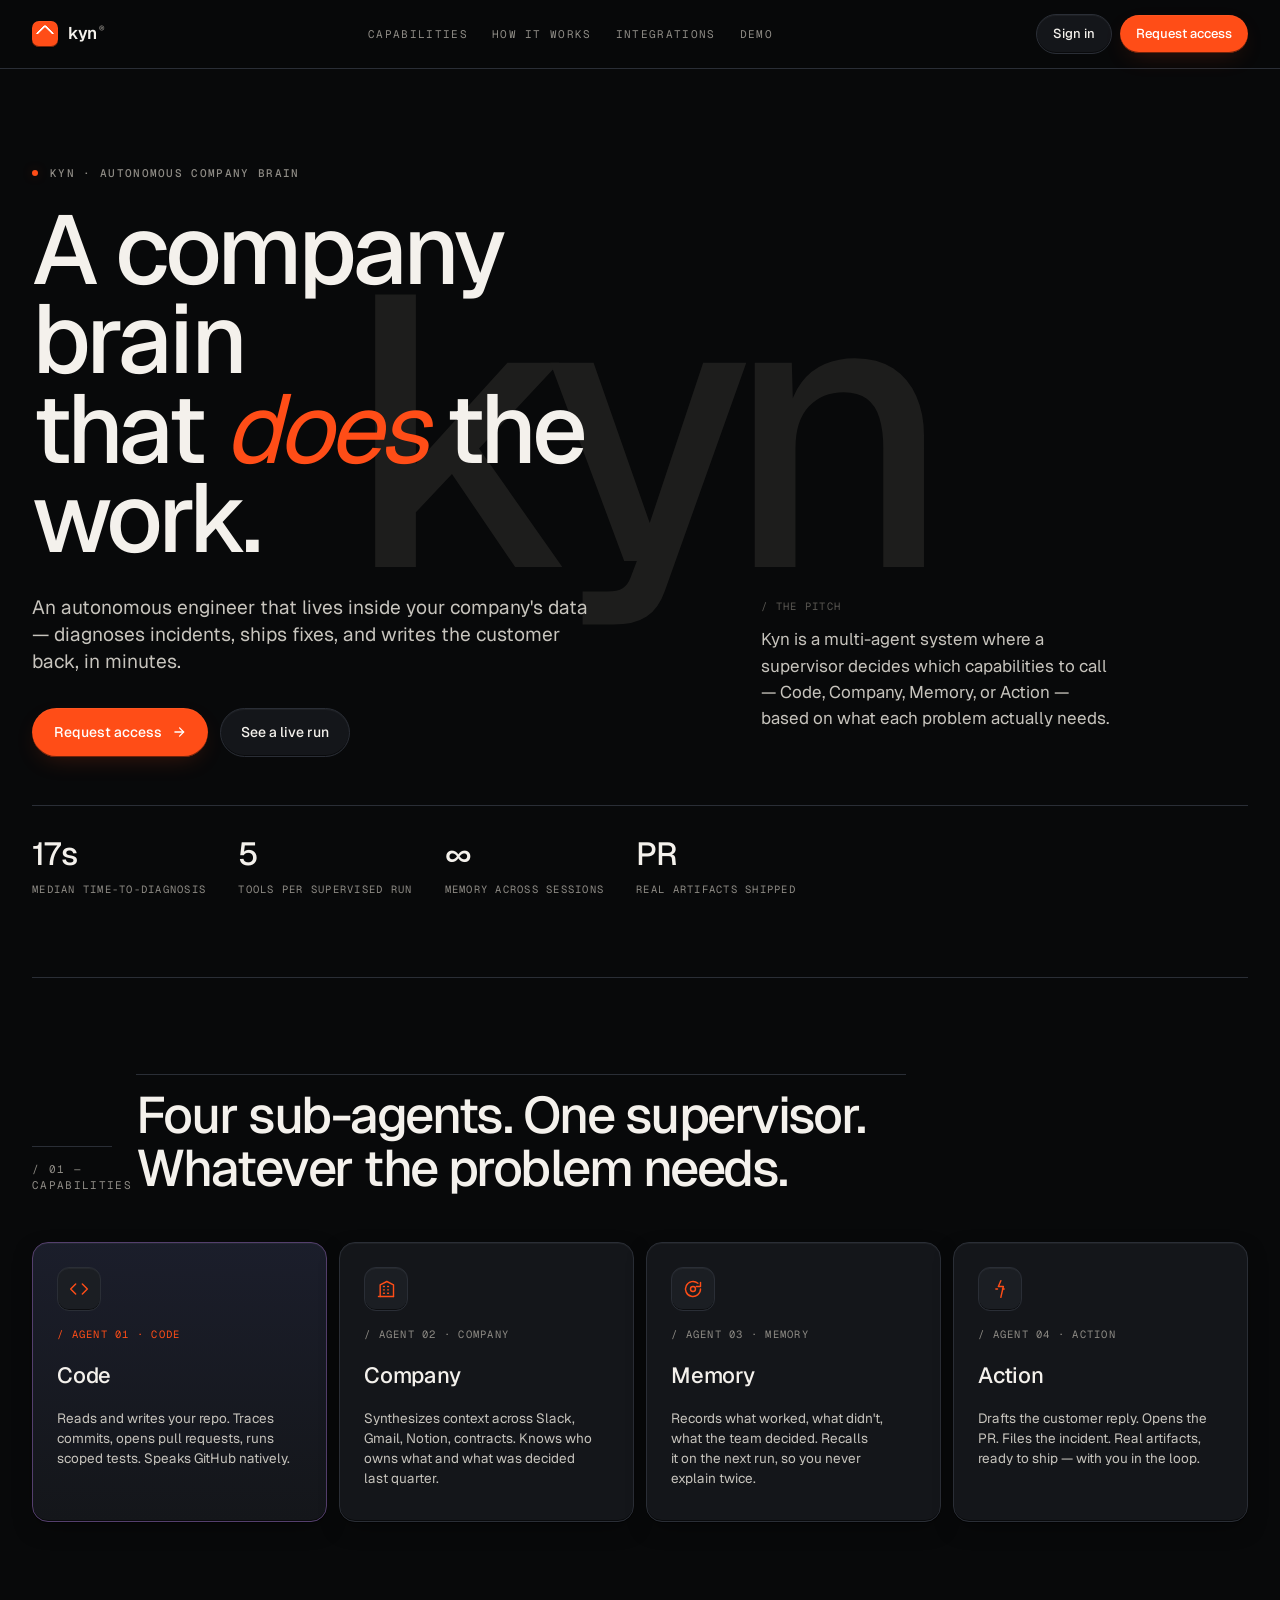
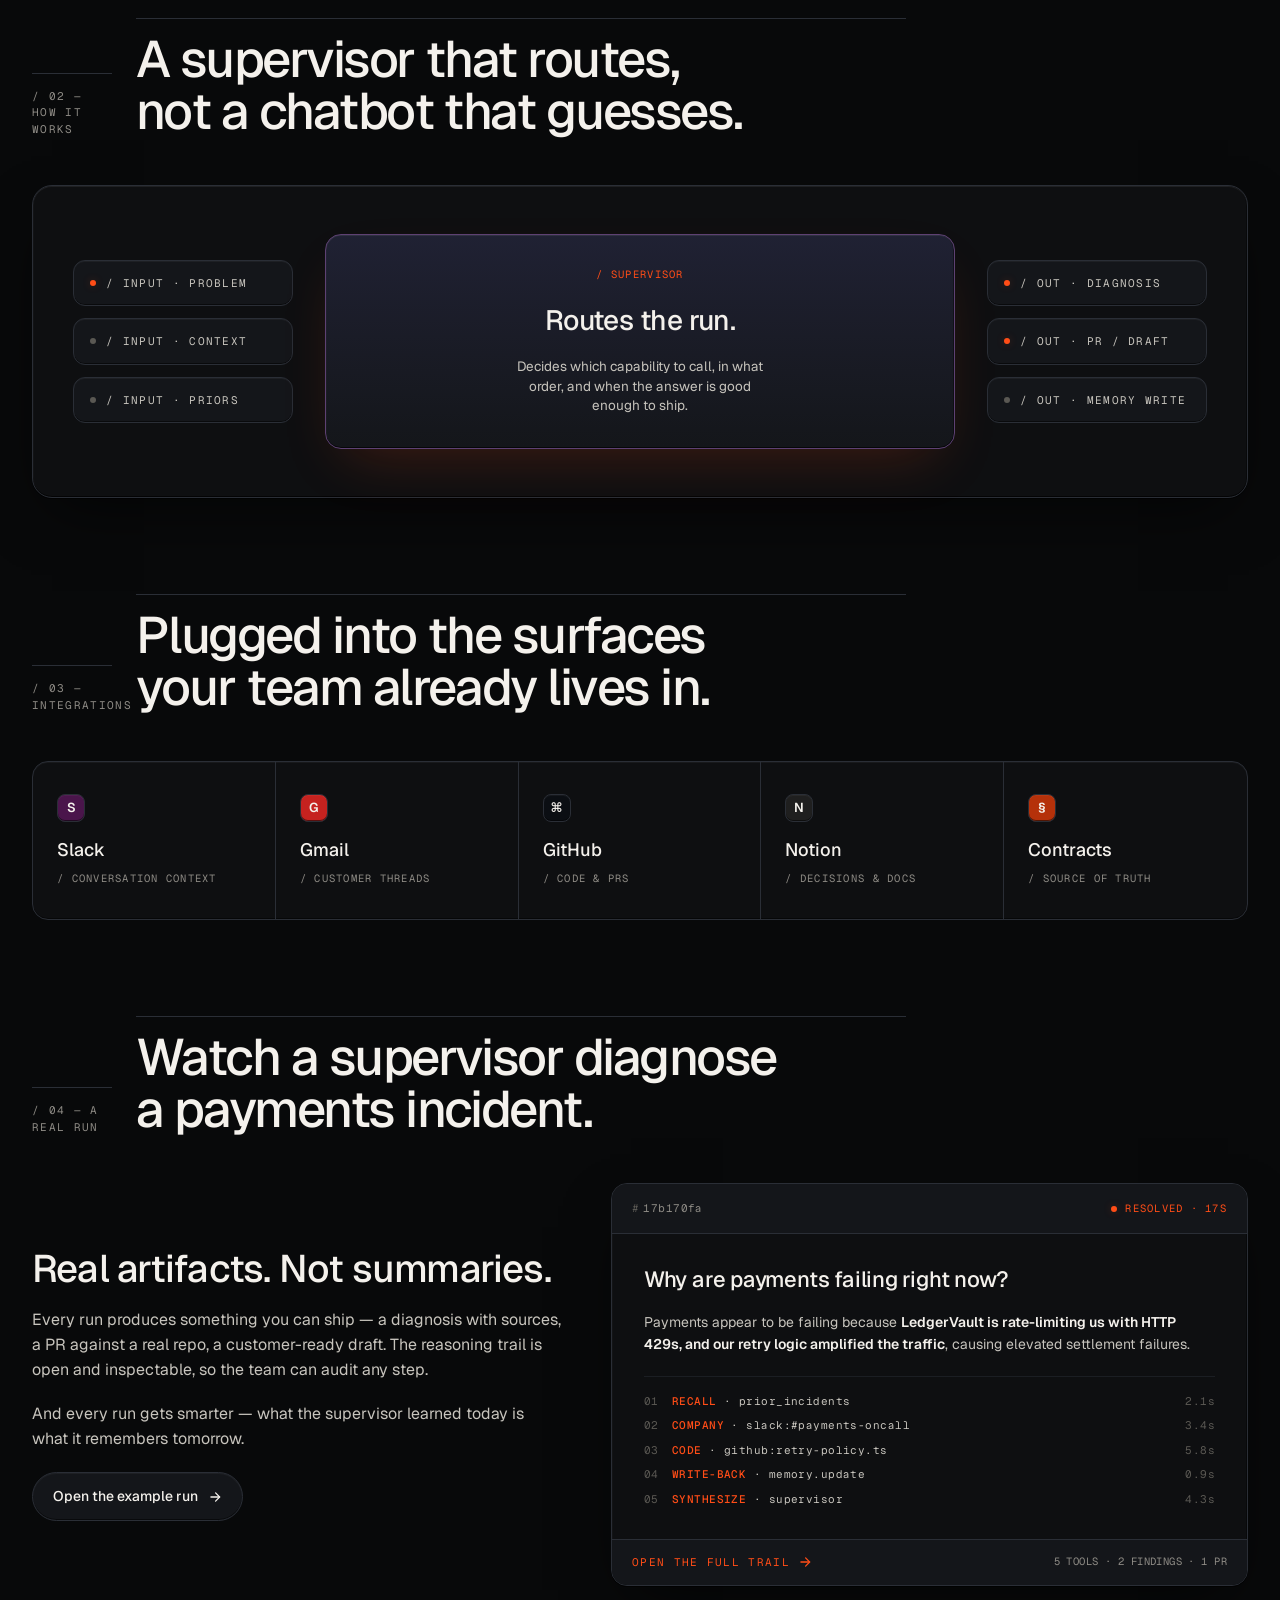
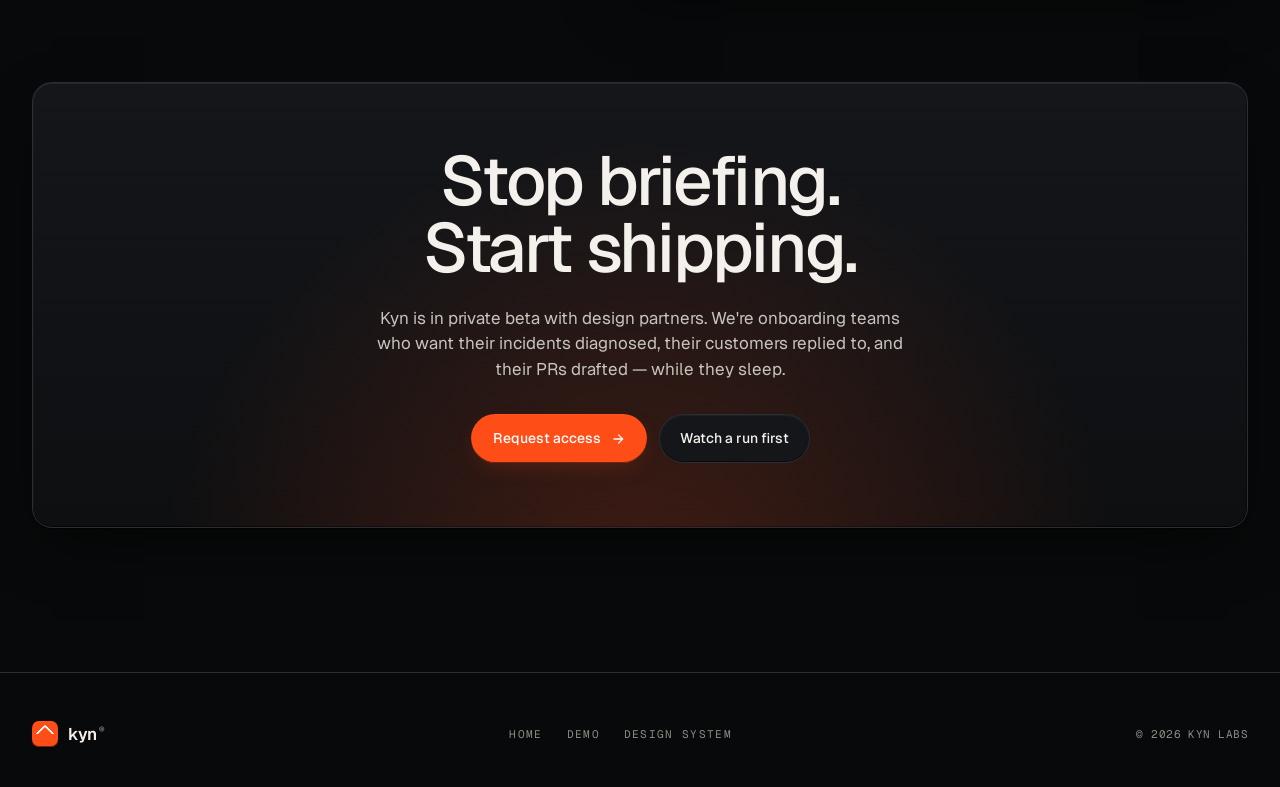
==== index.html @ cea292ba "Rename "Live demo" to "Demo", unify footer across all pages - index.html: nav and footer "Live demo"" ====
<!doctype html>
<html lang="en">
<head>
<meta charset="utf-8" />
<meta name="viewport" content="width=device-width, initial-scale=1" />
<title>Kyn — A company brain that does the work.</title>
<link rel="preconnect" href="https://fonts.googleapis.com" />
<link rel="preconnect" href="https://fonts.gstatic.com" crossorigin />
<link href="https://fonts.googleapis.com/css2?family=Geist:wght@300;400;500;600;700&family=Geist+Mono:wght@400;500&display=swap" rel="stylesheet" />
<link rel="stylesheet" href="tokens.css" />
<style>
  body { overflow-x: hidden; }
  a { color: inherit; text-decoration: none; }

  /* ============= LAYOUT ============= */
  .lp-shell { max-width: 1320px; margin: 0 auto; padding: 0 var(--s-8); }
  .lp-rule  { height: 1px; background: var(--surface-line); width: 100%; }

  /* ============= TOPBAR ============= */
  .lp-top {
    position: sticky; top: 0; z-index: 30;
    background: color-mix(in oklch, var(--surface-0) 86%, transparent);
    backdrop-filter: blur(12px); -webkit-backdrop-filter: blur(12px);
    border-bottom: 1px solid var(--surface-line);
  }
  .lp-top-inner { max-width: 1320px; margin: 0 auto; padding: 14px var(--s-8); display: flex; align-items: center; justify-content: space-between; gap: var(--s-6); }
  .lp-mark { display: inline-flex; align-items: center; gap: 10px; color: var(--ink-1); }
  .lp-mark .glyph {
    width: 26px; height: 26px;
    background: var(--orange-500);
    border-radius: 7px;
    position: relative;
    box-shadow: var(--bevel), 0 1px 0 rgba(0,0,0,0.4);
    display: inline-block;
  }
  .lp-mark .glyph::after {
    content: ""; position: absolute; inset: 6px;
    border: 2px solid #fff; border-radius: 3px;
    border-right-color: transparent; border-bottom-color: transparent;
    transform: rotate(45deg);
  }
  .lp-mark .word {
    font-family: var(--font-display);
    font-size: 17px; font-weight: 600; letter-spacing: -0.02em;
  }
  .lp-mark .reg {
    font-family: var(--font-mono); font-size: 9px; color: var(--ink-3);
    margin-left: 2px; letter-spacing: 0.1em; text-transform: uppercase;
    vertical-align: super;
  }
  .lp-nav { display: flex; gap: var(--s-6); align-items: center; }
  .lp-nav a { font-family: var(--font-mono); font-size: 11px; letter-spacing: var(--tracking-wide); text-transform: uppercase; color: var(--ink-3); transition: color var(--dur-2); }
  .lp-nav a:hover { color: var(--ink-1); }

  /* ============= HERO ============= */
  .hero { position: relative; padding: 96px 0 80px; overflow: hidden; }
  .hero-grid { display: grid; grid-template-columns: 1.4fr 1fr; gap: var(--s-12); align-items: end; position: relative; z-index: 2; }
  .hero-eyebrow { display: flex; align-items: center; gap: 12px; margin-bottom: var(--s-6); }
  .hero-eyebrow .dot { width: 6px; height: 6px; border-radius: 50%; background: var(--orange-500); box-shadow: 0 0 12px var(--orange-glow); }
  .hero h1 {
    font-family: var(--font-display);
    font-size: clamp(56px, 7.6vw, 124px);
    line-height: 0.92; letter-spacing: -0.04em; font-weight: 500;
    color: var(--ink-1); margin: 0; text-wrap: balance;
  }
  .hero h1 .accent { color: var(--orange-500); font-style: italic; font-weight: 400; }
  .hero-sub {
    font-family: var(--font-display); font-size: clamp(18px, 1.5vw, 22px); line-height: 1.4;
    color: var(--ink-2); max-width: 44ch; margin: var(--s-8) 0 0;
    text-wrap: pretty;
  }
  .hero-meta { padding-bottom: 8px; }
  .hero-meta .label { font-family: var(--font-mono); font-size: 10.5px; letter-spacing: var(--tracking-wide); text-transform: uppercase; color: var(--ink-4); }
  .hero-meta .body  { font-family: var(--font-display); font-size: 17px; line-height: 1.55; color: var(--ink-2); margin-top: 10px; max-width: 32ch; text-wrap: pretty; }

  .hero-ctas { display: flex; gap: var(--s-3); margin-top: var(--s-8); flex-wrap: wrap; }
  .btn-cta-primary {
    display: inline-flex; align-items: center; gap: 10px;
    background: var(--orange-500); color: #fff; border: 0;
    border-radius: var(--r-pill); padding: 14px 22px;
    font-family: var(--font-body); font-size: 14px; font-weight: 500;
    box-shadow: var(--bevel), 0 8px 24px -8px var(--orange-glow);
    cursor: pointer; transition: transform var(--dur-1), background var(--dur-2);
  }
  .btn-cta-primary:hover { background: var(--orange-600); transform: translateY(-1px); }
  .btn-cta-ghost {
    display: inline-flex; align-items: center; gap: 10px;
    background: var(--surface-2); color: var(--ink-1); border: 1px solid var(--surface-line);
    border-radius: var(--r-pill); padding: 13px 20px;
    font-family: var(--font-body); font-size: 14px; font-weight: 500;
    box-shadow: var(--bevel); cursor: pointer; transition: background var(--dur-2);
  }
  .btn-cta-ghost:hover { background: var(--surface-3); }
  .arrow { width: 14px; height: 14px; }

  /* Ambient backdrop word */
  .hero-ambient {
    position: absolute; left: 50%; top: 22%; transform: translateX(-50%);
    font-family: var(--font-display);
    font-size: clamp(220px, 30vw, 460px);
    color: var(--ink-5); opacity: 0.55;
    letter-spacing: -0.05em; line-height: 0.85; font-weight: 500;
    pointer-events: none; user-select: none; z-index: 1;
    white-space: nowrap;
  }
  .hero-stats { display: flex; gap: var(--s-8); margin-top: var(--s-12); border-top: 1px solid var(--surface-line); padding-top: var(--s-6); }
  .hero-stats .cell { display: flex; flex-direction: column; gap: 4px; }
  .hero-stats .num { font-family: var(--font-display); font-size: 32px; font-weight: 500; letter-spacing: -0.02em; color: var(--ink-1); }
  .hero-stats .lbl { font-family: var(--font-mono); font-size: 10.5px; letter-spacing: var(--tracking-wide); text-transform: uppercase; color: var(--ink-3); }

  /* ============= SECTION HEADERS ============= */
  .sec { padding: 96px 0; position: relative; }
  .sec-head { display: grid; grid-template-columns: 80px 1fr; gap: var(--s-6); align-items: end; margin-bottom: var(--s-12); }
  .sec-num { font-family: var(--font-mono); font-size: 11px; letter-spacing: var(--tracking-wide); text-transform: uppercase; color: var(--ink-3); padding-top: 14px; border-top: 1px solid var(--surface-line); }
  .sec-title { font-family: var(--font-display); font-size: clamp(34px, 4vw, 56px); line-height: 1.02; letter-spacing: -0.03em; font-weight: 500; color: var(--ink-1); margin: 0; max-width: 22ch; text-wrap: balance; padding-top: 14px; border-top: 1px solid var(--surface-line); }

  /* ============= CAPABILITIES ============= */
  .cap-grid { display: grid; grid-template-columns: repeat(4, 1fr); gap: var(--s-3); }
  .cap {
    background: var(--surface-2); border: 1px solid var(--surface-line);
    border-radius: var(--r-4); padding: var(--s-6);
    box-shadow: var(--bevel), var(--shadow-md);
    display: flex; flex-direction: column; gap: var(--s-4); min-height: 280px;
    position: relative; overflow: hidden;
    transition: transform var(--dur-2), border-color var(--dur-2);
  }
  .cap:hover { transform: translateY(-2px); border-color: var(--surface-3); }
  .cap .glyph-box {
    width: 44px; height: 44px; border-radius: 12px;
    background: var(--surface-3); border: 1px solid var(--surface-line);
    display: flex; align-items: center; justify-content: center;
    color: var(--orange-500);
    box-shadow: var(--bevel);
  }
  .cap .glyph-box svg { width: 20px; height: 20px; }
  .cap .name { font-family: var(--font-display); font-size: 22px; font-weight: 500; letter-spacing: -0.01em; color: var(--ink-1); }
  .cap .desc { font-family: var(--font-display); font-size: 13.5px; line-height: 1.5; color: var(--ink-2); flex: 1; text-wrap: pretty; }
  .cap .tag { font-family: var(--font-mono); font-size: 10.5px; letter-spacing: var(--tracking-wide); text-transform: uppercase; color: var(--ink-3); }
  .cap.feat { background: linear-gradient(180deg, color-mix(in oklch, var(--orange-500) 8%, var(--surface-2)), var(--surface-2)); border-color: color-mix(in oklch, var(--orange-500) 30%, var(--surface-line)); }
  .cap.feat .tag { color: var(--orange-500); }

  /* ============= FLOW DIAGRAM ============= */
  .flow {
    background: var(--surface-1); border: 1px solid var(--surface-line);
    border-radius: var(--r-5); padding: var(--s-12) var(--s-10);
    box-shadow: var(--bevel-strong), var(--shadow-lg);
  }
  .flow-grid { display: grid; grid-template-columns: 220px 1fr 220px; gap: var(--s-8); align-items: center; }
  .flow-col { display: flex; flex-direction: column; gap: var(--s-3); }
  .flow-node {
    background: var(--surface-2); border: 1px solid var(--surface-line);
    border-radius: var(--r-3); padding: 14px 16px;
    box-shadow: var(--bevel);
    display: flex; align-items: center; gap: 10px;
  }
  .flow-node .label { font-family: var(--font-mono); font-size: 11px; letter-spacing: var(--tracking-wide); text-transform: uppercase; color: var(--ink-2); }
  .flow-node .pip { width: 6px; height: 6px; border-radius: 50%; background: var(--ink-4); }
  .flow-node.active .pip { background: var(--orange-500); box-shadow: 0 0 8px var(--orange-glow); }

  .flow-center {
    display: flex; flex-direction: column; align-items: center; gap: var(--s-4);
    background: linear-gradient(180deg, color-mix(in oklch, var(--orange-500) 12%, var(--surface-2)), var(--surface-2));
    border: 1px solid color-mix(in oklch, var(--orange-500) 35%, var(--surface-line));
    border-radius: var(--r-4); padding: var(--s-8);
    box-shadow: var(--bevel-strong), 0 24px 60px -20px var(--orange-glow);
    text-align: center;
  }
  .flow-center .crown { font-family: var(--font-mono); font-size: 10.5px; letter-spacing: var(--tracking-wide); text-transform: uppercase; color: var(--orange-500); }
  .flow-center .ttl { font-family: var(--font-display); font-size: 28px; font-weight: 500; letter-spacing: -0.02em; color: var(--ink-1); }
  .flow-center .sub { font-family: var(--font-display); font-size: 13.5px; line-height: 1.45; color: var(--ink-2); max-width: 28ch; }

  /* ============= INTEGRATIONS ============= */
  .integ-strip {
    border: 1px solid var(--surface-line); border-radius: var(--r-4);
    background: var(--surface-1); box-shadow: var(--bevel);
    display: grid; grid-template-columns: repeat(5, 1fr);
  }
  .integ {
    display: flex; flex-direction: column; align-items: flex-start; gap: 8px;
    padding: var(--s-8) var(--s-6); border-right: 1px solid var(--surface-line);
  }
  .integ:last-child { border-right: 0; }
  .integ .name { font-family: var(--font-display); font-size: 18px; font-weight: 500; color: var(--ink-1); }
  .integ .role { font-family: var(--font-mono); font-size: 10.5px; letter-spacing: var(--tracking-wide); text-transform: uppercase; color: var(--ink-3); }
  .integ .swatch {
    width: 28px; height: 28px; border-radius: 8px;
    border: 1px solid var(--surface-line);
    display: flex; align-items: center; justify-content: center;
    color: var(--ink-1); font-family: var(--font-display); font-weight: 600; font-size: 13px;
    box-shadow: var(--bevel);
    margin-bottom: 6px;
  }

  /* ============= PROOF / RUN PREVIEW ============= */
  .proof-grid { display: grid; grid-template-columns: 1fr 1.2fr; gap: var(--s-12); align-items: stretch; }
  .proof-copy { display: flex; flex-direction: column; gap: var(--s-5); justify-content: center; }
  .proof-copy h3 { font-family: var(--font-display); font-size: clamp(28px, 3vw, 42px); line-height: 1.05; letter-spacing: -0.02em; font-weight: 500; color: var(--ink-1); margin: 0; max-width: 22ch; text-wrap: balance; }
  .proof-copy p { font-family: var(--font-display); font-size: 16px; line-height: 1.55; color: var(--ink-2); max-width: 50ch; margin: 0; text-wrap: pretty; }

  .run-card {
    background: var(--surface-1); border: 1px solid var(--surface-line);
    border-radius: var(--r-4); overflow: hidden;
    box-shadow: var(--bevel-strong), var(--shadow-lg);
    display: flex; flex-direction: column;
  }
  .run-card-head { padding: 16px 20px; display: flex; align-items: center; justify-content: space-between; border-bottom: 1px solid var(--surface-line); background: var(--surface-2); }
  .run-card-head .id { font-family: var(--font-mono); font-size: 11px; letter-spacing: var(--tracking-mono); color: var(--ink-3); }
  .run-card-head .id .hash { color: var(--ink-4); margin-right: 4px; }
  .run-card-head .status { font-family: var(--font-mono); font-size: 10.5px; letter-spacing: var(--tracking-wide); text-transform: uppercase; color: var(--orange-500); display: flex; align-items: center; gap: 8px; }
  .run-card-head .status .dot { width: 6px; height: 6px; border-radius: 50%; background: var(--orange-500); box-shadow: 0 0 8px var(--orange-glow); }
  .run-card-body { padding: var(--s-8); display: flex; flex-direction: column; gap: var(--s-5); }
  .run-card-body .q { font-family: var(--font-display); font-size: 22px; line-height: 1.2; letter-spacing: -0.01em; color: var(--ink-1); font-weight: 500; }
  .run-card-body .a { font-family: var(--font-display); font-size: 14px; line-height: 1.55; color: var(--ink-2); }
  .run-card-body .a strong { color: var(--ink-1); font-weight: 600; }
  .run-card-trail { display: flex; flex-direction: column; gap: 8px; padding-top: var(--s-4); border-top: 1px solid var(--surface-line-soft); }
  .trail-row { display: grid; grid-template-columns: 16px 1fr auto; gap: 12px; align-items: center; font-family: var(--font-mono); font-size: 11px; letter-spacing: var(--tracking-mono); }
  .trail-row .num { color: var(--ink-4); }
  .trail-row .step { color: var(--ink-2); }
  .trail-row .step b { color: var(--orange-500); font-weight: 500; }
  .trail-row .ms { color: var(--ink-4); }

  .run-card-foot { padding: 14px 20px; display: flex; align-items: center; justify-content: space-between; border-top: 1px solid var(--surface-line); background: var(--surface-2); }
  .run-card-foot .open { font-family: var(--font-mono); font-size: 11px; letter-spacing: var(--tracking-wide); text-transform: uppercase; color: var(--orange-500); display: inline-flex; align-items: center; gap: 8px; }
  .run-card-foot .meta { font-family: var(--font-mono); font-size: 10.5px; color: var(--ink-3); letter-spacing: var(--tracking-mono); }

  /* ============= CTA ============= */
  .cta-block {
    border: 1px solid var(--surface-line); border-radius: var(--r-5);
    background: linear-gradient(180deg, var(--surface-2), var(--surface-1));
    padding: var(--s-16) var(--s-10);
    box-shadow: var(--bevel-strong), var(--shadow-lg);
    text-align: center; position: relative; overflow: hidden;
  }
  .cta-block::before {
    content: ""; position: absolute; inset: 0; pointer-events: none;
    background: radial-gradient(circle at 50% 120%, var(--orange-glow), transparent 60%);
  }
  .cta-block h2 { font-family: var(--font-display); font-size: clamp(40px, 5.4vw, 80px); line-height: 0.98; letter-spacing: -0.035em; font-weight: 500; color: var(--ink-1); margin: 0 auto; max-width: 18ch; text-wrap: balance; position: relative; }
  .cta-block .sub { font-family: var(--font-display); font-size: 17px; color: var(--ink-2); margin: var(--s-6) auto 0; max-width: 50ch; text-wrap: pretty; position: relative; }
  .cta-block .row { display: inline-flex; gap: var(--s-3); margin-top: var(--s-8); position: relative; }

  /* ============= FOOTER ============= */
  .lp-foot { padding: var(--s-12) 0 var(--s-10); border-top: 1px solid var(--surface-line); margin-top: var(--s-12); }
  .lp-foot-inner { display: flex; align-items: center; justify-content: space-between; gap: var(--s-8); flex-wrap: wrap; }
  .lp-foot-mono { font-family: var(--font-mono); font-size: 11px; letter-spacing: var(--tracking-mono); color: var(--ink-3); }
  .lp-foot-nav { display: flex; gap: var(--s-6); align-items: center; }
  .lp-foot-nav a { font-family: var(--font-mono); font-size: 11px; letter-spacing: var(--tracking-wide); text-transform: uppercase; color: var(--ink-3); transition: color var(--dur-2); }
  .lp-foot-nav a:hover { color: var(--orange-500); }

  /* ============= RESPONSIVE ============= */
  @media (max-width: 1100px) {
    .hero-grid, .proof-grid { grid-template-columns: 1fr; gap: var(--s-8); }
    .cap-grid { grid-template-columns: repeat(2, 1fr); }
    .integ-strip { grid-template-columns: repeat(2, 1fr); }
    .integ { border-right: 0; border-bottom: 1px solid var(--surface-line); }
    .flow-grid { grid-template-columns: 1fr; }
    .sec-head { grid-template-columns: 1fr; }
  }

  @media (max-width: 760px) {
    .lp-shell { padding: 0 var(--s-5); }
    .lp-top-inner { padding: 12px var(--s-5); gap: var(--s-3); }
    .lp-nav { display: none; }
    .lp-mark .word { font-size: 16px; }

    .hero { padding: 64px 0 56px; }
    .hero h1 { font-size: clamp(40px, 11vw, 64px); letter-spacing: -0.03em; line-height: 0.95; }
    .hero h1 br { display: none; }
    .hero-sub { font-size: 16px; margin-top: var(--s-5); }
    .hero-ambient { font-size: clamp(160px, 40vw, 240px); top: 35%; opacity: 0.4; }
    .hero-eyebrow .t-eyebrow { font-size: 10px; }
    .hero-ctas { gap: 10px; }
    .hero-ctas .btn-cta-primary, .hero-ctas .btn-cta-ghost { flex: 1; justify-content: center; padding: 13px 16px; font-size: 13.5px; }
    .hero-stats { gap: var(--s-5); flex-wrap: wrap; margin-top: var(--s-8); padding-top: var(--s-5); }
    .hero-stats .cell { flex: 1 1 40%; }
    .hero-stats .num { font-size: 24px; }

    .sec { padding: 64px 0; }
    .sec-title { font-size: clamp(28px, 7vw, 40px); }
    .sec-head { gap: var(--s-4); margin-bottom: var(--s-8); }

    .cap-grid { grid-template-columns: 1fr; }
    .cap { min-height: 0; padding: var(--s-5); }
    .cap .name { font-size: 20px; }

    .flow { padding: var(--s-6) var(--s-4); }
    .flow-center { padding: var(--s-5); }
    .flow-center .ttl { font-size: 22px; }

    .integ-strip { grid-template-columns: 1fr; }
    .integ { padding: var(--s-5); border-bottom: 1px solid var(--surface-line); border-right: 0; }
    .integ:last-child { border-bottom: 0; }

    .run-card-body { padding: var(--s-5); }
    .run-card-body .q { font-size: 18px; }
    .trail-row { font-size: 10.5px; }
    .run-card-foot { padding: 12px var(--s-4); flex-wrap: wrap; gap: 8px; }
    .run-card-foot .meta { font-size: 9.5px; }

    .cta-block { padding: var(--s-10) var(--s-5); }
    .cta-block h2 { font-size: clamp(32px, 10vw, 56px); }
    .cta-block .row { flex-direction: column; width: 100%; gap: 10px; }
    .cta-block .row a { justify-content: center; }

    .lp-foot { padding: var(--s-8) 0; margin-top: var(--s-8); }
    .lp-foot-inner { flex-direction: column; align-items: flex-start; gap: var(--s-4); }
    .lp-foot-nav { flex-wrap: wrap; gap: var(--s-3) var(--s-4); }
  }
</style>
</head>
<body screen="Landing — Kyn">

<!-- ===================== TOPBAR ===================== -->
<header class="lp-top" data-screen-label="Landing">
  <div class="lp-top-inner">
    <a class="lp-mark" href="/"><span class="glyph"></span><span class="word">kyn<span class="reg">®</span></span></a>
    <nav class="lp-nav">
      <a href="#capabilities">Capabilities</a>
      <a href="#flow">How it works</a>
      <a href="#integrations">Integrations</a>
      <a href="/run">Demo</a>
    </nav>
    <div style="display:flex; gap: var(--s-2); align-items:center;">
      <a class="btn-cta-ghost" href="#" style="padding: 9px 16px; font-size: 13px;">Sign in</a>
      <a class="btn-cta-primary" href="#cta" style="padding: 9px 16px; font-size: 13px;">Request access</a>
    </div>
  </div>
</header>

<!-- ===================== HERO ===================== -->
<section class="hero">
  <div class="hero-ambient" aria-hidden="true">kyn</div>
  <div class="lp-shell hero-grid">
    <div>
      <div class="hero-eyebrow">
        <span class="dot"></span>
        <span class="t-eyebrow" style="color: var(--ink-3);">KYN · AUTONOMOUS COMPANY BRAIN</span>
      </div>
      <h1>A company brain<br/>that <span class="accent">does</span> the work.</h1>
      <p class="hero-sub">An autonomous engineer that lives inside your company's data — diagnoses incidents, ships fixes, and writes the customer back, in minutes.</p>
      <div class="hero-ctas">
        <a class="btn-cta-primary" href="#cta">Request access <svg class="arrow" viewBox="0 0 24 24" fill="none" stroke="currentColor" stroke-width="2.2" stroke-linecap="round"><path d="M5 12h14"/><path d="m13 5 7 7-7 7"/></svg></a>
        <a class="btn-cta-ghost" href="/run">See a live run</a>
      </div>
    </div>
    <div class="hero-meta">
      <span class="label">/ THE PITCH</span>
      <p class="body">Kyn is a multi-agent system where a supervisor decides which capabilities to call — Code, Company, Memory, or Action — based on what each problem actually needs.</p>
    </div>
  </div>
  <div class="lp-shell">
    <div class="hero-stats">
      <div class="cell"><span class="num">17s</span><span class="lbl">Median time-to-diagnosis</span></div>
      <div class="cell"><span class="num">5</span><span class="lbl">Tools per supervised run</span></div>
      <div class="cell"><span class="num">∞</span><span class="lbl">Memory across sessions</span></div>
      <div class="cell"><span class="num">PR</span><span class="lbl">Real artifacts shipped</span></div>
    </div>
  </div>
</section>

<div class="lp-shell"><div class="lp-rule"></div></div>

<!-- ===================== CAPABILITIES ===================== -->
<section class="sec" id="capabilities">
  <div class="lp-shell">
    <div class="sec-head">
      <div class="sec-num">/ 01 — CAPABILITIES</div>
      <h2 class="sec-title">Four sub-agents. One supervisor. Whatever the problem needs.</h2>
    </div>

    <div class="cap-grid">
      <div class="cap feat">
        <div class="glyph-box">
          <svg viewBox="0 0 24 24" fill="none" stroke="currentColor" stroke-width="1.7" stroke-linecap="round" stroke-linejoin="round"><polyline points="16 18 22 12 16 6"/><polyline points="8 6 2 12 8 18"/></svg>
        </div>
        <div class="tag">/ AGENT 01 · CODE</div>
        <div class="name">Code</div>
        <div class="desc">Reads and writes your repo. Traces commits, opens pull requests, runs scoped tests. Speaks GitHub natively.</div>
      </div>

      <div class="cap">
        <div class="glyph-box">
          <svg viewBox="0 0 24 24" fill="none" stroke="currentColor" stroke-width="1.7" stroke-linecap="round" stroke-linejoin="round"><path d="M3 21h18"/><path d="M5 21V7l8-4 8 4v14"/><path d="M9 9h1"/><path d="M9 13h1"/><path d="M9 17h1"/><path d="M14 9h1"/><path d="M14 13h1"/><path d="M14 17h1"/></svg>
        </div>
        <div class="tag">/ AGENT 02 · COMPANY</div>
        <div class="name">Company</div>
        <div class="desc">Synthesizes context across Slack, Gmail, Notion, contracts. Knows who owns what and what was decided last quarter.</div>
      </div>

      <div class="cap">
        <div class="glyph-box">
          <svg viewBox="0 0 24 24" fill="none" stroke="currentColor" stroke-width="1.7" stroke-linecap="round" stroke-linejoin="round"><path d="M21 12a9 9 0 1 1-3.13-6.84"/><path d="M21 4v5h-5"/><circle cx="12" cy="12" r="3"/></svg>
        </div>
        <div class="tag">/ AGENT 03 · MEMORY</div>
        <div class="name">Memory</div>
        <div class="desc">Records what worked, what didn't, what the team decided. Recalls it on the next run, so you never explain twice.</div>
      </div>

      <div class="cap">
        <div class="glyph-box">
          <svg viewBox="0 0 24 24" fill="none" stroke="currentColor" stroke-width="1.7" stroke-linecap="round" stroke-linejoin="round"><path d="m13 2-3 7h6l-3 13"/><path d="M7 12h2"/><path d="M15 12h2"/></svg>
        </div>
        <div class="tag">/ AGENT 04 · ACTION</div>
        <div class="name">Action</div>
        <div class="desc">Drafts the customer reply. Opens the PR. Files the incident. Real artifacts, ready to ship — with you in the loop.</div>
      </div>
    </div>
  </div>
</section>

<!-- ===================== FLOW ===================== -->
<section class="sec" id="flow" style="padding-top: 0;">
  <div class="lp-shell">
    <div class="sec-head">
      <div class="sec-num">/ 02 — HOW IT WORKS</div>
      <h2 class="sec-title">A supervisor that routes, not a chatbot that guesses.</h2>
    </div>

    <div class="flow">
      <div class="flow-grid">
        <div class="flow-col">
          <div class="flow-node active"><span class="pip"></span><span class="label">/ INPUT · PROBLEM</span></div>
          <div class="flow-node"><span class="pip"></span><span class="label">/ INPUT · CONTEXT</span></div>
          <div class="flow-node"><span class="pip"></span><span class="label">/ INPUT · PRIORS</span></div>
        </div>

        <div class="flow-center">
          <span class="crown">/ SUPERVISOR</span>
          <span class="ttl">Routes the run.</span>
          <span class="sub">Decides which capability to call, in what order, and when the answer is good enough to ship.</span>
        </div>

        <div class="flow-col">
          <div class="flow-node active"><span class="pip"></span><span class="label">/ OUT · DIAGNOSIS</span></div>
          <div class="flow-node active"><span class="pip"></span><span class="label">/ OUT · PR / DRAFT</span></div>
          <div class="flow-node"><span class="pip"></span><span class="label">/ OUT · MEMORY WRITE</span></div>
        </div>
      </div>
    </div>
  </div>
</section>

<!-- ===================== INTEGRATIONS ===================== -->
<section class="sec" id="integrations" style="padding-top: 0;">
  <div class="lp-shell">
    <div class="sec-head">
      <div class="sec-num">/ 03 — INTEGRATIONS</div>
      <h2 class="sec-title">Plugged into the surfaces your team already lives in.</h2>
    </div>

    <div class="integ-strip">
      <div class="integ"><div class="swatch" style="background: #4A154B;">S</div><span class="name">Slack</span><span class="role">/ CONVERSATION CONTEXT</span></div>
      <div class="integ"><div class="swatch" style="background: #C5221F;">G</div><span class="name">Gmail</span><span class="role">/ CUSTOMER THREADS</span></div>
      <div class="integ"><div class="swatch" style="background: #0B0E13;">⌘</div><span class="name">GitHub</span><span class="role">/ CODE & PRs</span></div>
      <div class="integ"><div class="swatch" style="background: #1F1F1F;">N</div><span class="name">Notion</span><span class="role">/ DECISIONS & DOCS</span></div>
      <div class="integ"><div class="swatch" style="background: var(--orange-700);">§</div><span class="name">Contracts</span><span class="role">/ SOURCE OF TRUTH</span></div>
    </div>
  </div>
</section>

<!-- ===================== PROOF ===================== -->
<section class="sec" id="proof" style="padding-top: 0;">
  <div class="lp-shell">
    <div class="sec-head">
      <div class="sec-num">/ 04 — A REAL RUN</div>
      <h2 class="sec-title">Watch a supervisor diagnose a payments incident.</h2>
    </div>

    <div class="proof-grid">
      <div class="proof-copy">
        <h3>Real artifacts. Not summaries.</h3>
        <p>Every run produces something you can ship — a diagnosis with sources, a PR against a real repo, a customer-ready draft. The reasoning trail is open and inspectable, so the team can audit any step.</p>
        <p>And every run gets smarter — what the supervisor learned today is what it remembers tomorrow.</p>
        <a class="btn-cta-ghost" href="/run" style="align-self: flex-start;">Open the example run <svg class="arrow" viewBox="0 0 24 24" fill="none" stroke="currentColor" stroke-width="2.2" stroke-linecap="round"><path d="M5 12h14"/><path d="m13 5 7 7-7 7"/></svg></a>
      </div>

      <a class="run-card" href="/run" style="text-decoration: none;">
        <div class="run-card-head">
          <span class="id"><span class="hash">#</span>17b170fa</span>
          <span class="status"><span class="dot"></span>RESOLVED · 17S</span>
        </div>
        <div class="run-card-body">
          <div class="q">Why are payments failing right now?</div>
          <div class="a">Payments appear to be failing because <strong>LedgerVault is rate-limiting us with HTTP 429s, and our retry logic amplified the traffic</strong>, causing elevated settlement failures.</div>
          <div class="run-card-trail">
            <div class="trail-row"><span class="num">01</span><span class="step"><b>RECALL</b> · prior_incidents</span><span class="ms">2.1s</span></div>
            <div class="trail-row"><span class="num">02</span><span class="step"><b>COMPANY</b> · slack:#payments-oncall</span><span class="ms">3.4s</span></div>
            <div class="trail-row"><span class="num">03</span><span class="step"><b>CODE</b> · github:retry-policy.ts</span><span class="ms">5.8s</span></div>
            <div class="trail-row"><span class="num">04</span><span class="step"><b>WRITE-BACK</b> · memory.update</span><span class="ms">0.9s</span></div>
            <div class="trail-row"><span class="num">05</span><span class="step"><b>SYNTHESIZE</b> · supervisor</span><span class="ms">4.3s</span></div>
          </div>
        </div>
        <div class="run-card-foot">
          <span class="open">Open the full trail <svg class="arrow" viewBox="0 0 24 24" fill="none" stroke="currentColor" stroke-width="2.2" stroke-linecap="round"><path d="M5 12h14"/><path d="m13 5 7 7-7 7"/></svg></span>
          <span class="meta">5 TOOLS · 2 FINDINGS · 1 PR</span>
        </div>
      </a>
    </div>
  </div>
</section>

<!-- ===================== CTA ===================== -->
<section class="sec" id="cta" style="padding-top: 0;">
  <div class="lp-shell">
    <div class="cta-block">
      <h2>Stop briefing. Start shipping.</h2>
      <p class="sub">Kyn is in private beta with design partners. We're onboarding teams who want their incidents diagnosed, their customers replied to, and their PRs drafted — while they sleep.</p>
      <div class="row">
        <a class="btn-cta-primary" href="#">Request access <svg class="arrow" viewBox="0 0 24 24" fill="none" stroke="currentColor" stroke-width="2.2" stroke-linecap="round"><path d="M5 12h14"/><path d="m13 5 7 7-7 7"/></svg></a>
        <a class="btn-cta-ghost" href="/run">Watch a run first</a>
      </div>
    </div>
  </div>
</section>

<!-- ===================== FOOTER ===================== -->
<footer class="lp-foot">
  <div class="lp-shell lp-foot-inner">
    <a class="lp-mark" href="/"><span class="glyph"></span><span class="word">kyn<span class="reg">®</span></span></a>
    <nav class="lp-foot-nav">
      <a href="/">Home</a>
      <a href="/run">Demo</a>
      <a href="/design-system">Design system</a>
    </nav>
    <span class="lp-foot-mono">© 2026 KYN LABS</span>
  </div>
</footer>

</body>
</html>
---- tokens.css ----
/* ============================================================
   kyn — design tokens
   ============================================================ */

:root {
  /* — Surfaces (warm-cool dark, near pure-black like relats + peptsight) — */
  --surface-0: #08090A;          /* deepest — page bg */
  --surface-1: #0E0F11;          /* primary panel */
  --surface-2: #14161A;          /* raised card */
  --surface-3: #1B1E23;          /* elevated card / hover */
  --surface-4: #23272E;          /* inputs / wells */
  --surface-line: #2A2E36;       /* hairline */
  --surface-line-soft: #1B1E23;
  --surface-bevel-hi: rgba(255,255,255,0.045); /* top inner highlight */
  --surface-bevel-lo: rgba(0,0,0,0.55);        /* bottom inner shadow */

  /* — Inverse surface (used for marketing / light slabs, like relats catalog cards) — */
  --paper-0: #F4EFE7;            /* warm cream (relats) */
  --paper-1: #ECE6DA;
  --paper-ink: #0E0F11;

  /* — Text — */
  --ink-1: #F4F1EC;              /* primary text, warm white */
  --ink-2: #C7C4BD;              /* secondary */
  --ink-3: #8E8B85;              /* tertiary / meta */
  --ink-4: #5A5853;              /* disabled / quiet */
  --ink-5: #2F2E2B;              /* ambient display type on dark */

  /* — Brand: relats orange. Single accent. — */
  --orange-50:  #FFF3EC;
  --orange-100: #FFD9C2;
  --orange-300: #FF8A4B;
  --orange-500: #FF4D17;         /* primary accent */
  --orange-600: #E63E0A;
  --orange-700: #B5310A;
  --orange-glow: rgba(255, 77, 23, 0.22);

  /* — Status palette (muted on dark, oklch-tuned, share lightness/chroma) — */
  --status-strong:    oklch(0.78 0.13 150);   /* green */
  --status-positive:  oklch(0.80 0.13 150);
  --status-emerging:  oklch(0.74 0.16 295);   /* violet */
  --status-mixed:     oklch(0.78 0.14 70);    /* amber */
  --status-cautious:  oklch(0.78 0.14 70);
  --status-divided:   oklch(0.74 0.15 25);    /* red-orange (distinct from brand) */
  --status-weak:      oklch(0.65 0.01 80);    /* neutral grey */
  --status-stable:    oklch(0.70 0.02 80);
  --status-medium:    oklch(0.74 0.14 230);   /* desaturated steel — used sparingly, NOT cyan */
  --status-orange:    var(--orange-500);

  /* — Radii (peptsight has soft, ~10–14px; relats pill buttons are full) — */
  --r-1: 4px;
  --r-2: 8px;
  --r-3: 12px;
  --r-4: 16px;
  --r-5: 20px;
  --r-pill: 999px;

  /* — Spacing (4px base) — */
  --s-1: 4px;
  --s-2: 8px;
  --s-3: 12px;
  --s-4: 16px;
  --s-5: 20px;
  --s-6: 24px;
  --s-8: 32px;
  --s-10: 40px;
  --s-12: 48px;
  --s-16: 64px;
  --s-20: 80px;
  --s-24: 96px;
  --s-32: 128px;

  /* — Bevel & shadow stack (peptsight cards) — */
  --bevel:
    inset 0 1px 0 0 var(--surface-bevel-hi),
    inset 0 -1px 0 0 var(--surface-bevel-lo);
  --bevel-strong:
    inset 0 1px 0 0 rgba(255,255,255,0.07),
    inset 0 -1px 0 0 rgba(0,0,0,0.7),
    inset 1px 0 0 0 rgba(255,255,255,0.02),
    inset -1px 0 0 0 rgba(0,0,0,0.4);
  --shadow-sm: 0 1px 0 rgba(0,0,0,0.5), 0 2px 6px rgba(0,0,0,0.35);
  --shadow-md: 0 1px 0 rgba(0,0,0,0.6), 0 8px 24px -8px rgba(0,0,0,0.55);
  --shadow-lg: 0 1px 0 rgba(0,0,0,0.7), 0 24px 60px -20px rgba(0,0,0,0.7);
  --shadow-orange: 0 8px 24px -8px var(--orange-glow), 0 0 0 1px rgba(255,77,23,0.2);

  /* — Type — */
  --font-display: "Geist", "Inter", ui-sans-serif, system-ui, sans-serif;
  --font-body:    "Geist", "Inter", ui-sans-serif, system-ui, sans-serif;
  --font-mono:    "Geist Mono", "JetBrains Mono", ui-monospace, monospace;

  --tracking-tight: -0.025em;
  --tracking-display: -0.035em;
  --tracking-wide: 0.12em;
  --tracking-mono: 0.04em;

  /* — Motion — */
  --ease-out: cubic-bezier(0.22, 1, 0.36, 1);
  --ease-in-out: cubic-bezier(0.65, 0, 0.35, 1);
  --dur-1: 120ms;
  --dur-2: 200ms;
  --dur-3: 320ms;
  --dur-4: 600ms;
}

/* ============================================================
   Base
   ============================================================ */

* { box-sizing: border-box; }
html, body { margin: 0; padding: 0; }
body {
  background: var(--surface-0);
  color: var(--ink-1);
  font-family: var(--font-body);
  font-size: 15px;
  line-height: 1.5;
  -webkit-font-smoothing: antialiased;
  text-rendering: optimizeLegibility;
  font-feature-settings: "ss01", "cv11";
}

/* ============================================================
   Type scale — display draws from relats, UI draws from peptsight
   ============================================================ */

.t-ambient {
  font-family: var(--font-display);
  font-size: clamp(120px, 18vw, 280px);
  line-height: 0.92;
  letter-spacing: var(--tracking-display);
  font-weight: 400;
  color: var(--ink-5);
}

.t-display-xl {
  font-family: var(--font-display);
  font-size: clamp(56px, 7.5vw, 112px);
  line-height: 0.95;
  letter-spacing: var(--tracking-display);
  font-weight: 500;
  color: var(--ink-1);
}
.t-display-lg {
  font-family: var(--font-display);
  font-size: clamp(40px, 5vw, 72px);
  line-height: 1;
  letter-spacing: var(--tracking-display);
  font-weight: 500;
}
.t-display-md {
  font-family: var(--font-display);
  font-size: clamp(28px, 3.4vw, 48px);
  line-height: 1.05;
  letter-spacing: var(--tracking-display);
  font-weight: 500;
}
.t-h1 { font-size: 32px; line-height: 1.15; letter-spacing: var(--tracking-tight); font-weight: 600; }
.t-h2 { font-size: 22px; line-height: 1.25; letter-spacing: -0.01em; font-weight: 600; }
.t-h3 { font-size: 17px; line-height: 1.3; font-weight: 600; }
.t-body { font-size: 15px; line-height: 1.55; color: var(--ink-2); }
.t-body-sm { font-size: 13px; line-height: 1.5; color: var(--ink-2); }
.t-meta { font-size: 12px; line-height: 1.4; color: var(--ink-3); }

/* — eyebrows / ALL CAPS mono labels (peptsight) — */
.t-eyebrow {
  font-family: var(--font-mono);
  font-size: 11px;
  letter-spacing: var(--tracking-wide);
  text-transform: uppercase;
  color: var(--ink-3);
  font-weight: 500;
}
.t-eyebrow-orange { color: var(--orange-500); }
.t-mono { font-family: var(--font-mono); font-size: 13px; letter-spacing: var(--tracking-mono); }
.t-mono-sm { font-family: var(--font-mono); font-size: 11px; letter-spacing: var(--tracking-mono); }

/* — section number — */
.t-sec-num {
  font-family: var(--font-mono);
  font-size: 11px;
  letter-spacing: var(--tracking-wide);
  color: var(--ink-4);
  font-weight: 400;
}

/* ============================================================
   Layout helpers
   ============================================================ */

.kyn-page {
  max-width: 1280px;
  margin: 0 auto;
  padding: var(--s-12) var(--s-10);
}
.kyn-grid { display: grid; gap: var(--s-6); }
.kyn-row  { display: flex; gap: var(--s-3); align-items: center; flex-wrap: wrap; }
.kyn-col  { display: flex; flex-direction: column; gap: var(--s-3); }

.kyn-divider {
  height: 1px;
  background: var(--surface-line);
  margin: var(--s-12) 0;
}
.kyn-divider-soft {
  height: 1px;
  background: var(--surface-line-soft);
  margin: var(--s-6) 0;
}

/* ============================================================
   Card — the peptsight bevel
   ============================================================ */

.kyn-card {
  background: linear-gradient(180deg, var(--surface-2) 0%, var(--surface-1) 100%);
  border: 1px solid var(--surface-line);
  border-radius: var(--r-4);
  padding: var(--s-6);
  box-shadow: var(--bevel), var(--shadow-md);
  position: relative;
}
.kyn-card-flat {
  background: var(--surface-1);
  border: 1px solid var(--surface-line);
  border-radius: var(--r-4);
  padding: var(--s-6);
}
.kyn-well {
  background: var(--surface-0);
  border: 1px solid var(--surface-line);
  border-radius: var(--r-3);
  padding: var(--s-5);
  box-shadow: inset 0 1px 0 rgba(0,0,0,0.5);
}

/* ============================================================
   Buttons — pill primary (relats), ghost, icon
   ============================================================ */

.btn {
  font-family: var(--font-body);
  font-size: 14px;
  font-weight: 500;
  letter-spacing: -0.005em;
  border: 1px solid transparent;
  border-radius: var(--r-pill);
  padding: 12px 22px;
  cursor: pointer;
  display: inline-flex;
  align-items: center;
  gap: 10px;
  transition: transform var(--dur-1) var(--ease-out),
              background var(--dur-2) var(--ease-out),
              box-shadow var(--dur-2) var(--ease-out),
              border-color var(--dur-2) var(--ease-out);
  text-decoration: none;
  white-space: nowrap;
}
.btn:active { transform: translateY(1px); }

.btn-primary {
  background: var(--orange-500);
  color: #fff;
  box-shadow: var(--bevel), 0 1px 0 rgba(0,0,0,0.5), 0 6px 18px -6px var(--orange-glow);
}
.btn-primary:hover {
  background: var(--orange-600);
  box-shadow: var(--bevel), 0 1px 0 rgba(0,0,0,0.5), 0 10px 24px -6px var(--orange-glow);
}

.btn-ghost {
  background: transparent;
  color: var(--ink-1);
  border-color: var(--surface-line);
}
.btn-ghost:hover { background: var(--surface-2); border-color: #3a3f48; }

.btn-quiet {
  background: var(--surface-2);
  color: var(--ink-1);
  border-color: var(--surface-line);
  box-shadow: var(--bevel);
}
.btn-quiet:hover { background: var(--surface-3); }

.btn-sm { padding: 8px 14px; font-size: 13px; }
.btn-lg { padding: 16px 28px; font-size: 15px; }

.btn-icon {
  width: 36px; height: 36px; padding: 0;
  display: inline-flex; align-items: center; justify-content: center;
  border-radius: var(--r-pill);
  background: var(--surface-2);
  border: 1px solid var(--surface-line);
  color: var(--ink-2);
  cursor: pointer;
  box-shadow: var(--bevel);
  transition: all var(--dur-2) var(--ease-out);
}
.btn-icon:hover { color: var(--ink-1); background: var(--surface-3); }
.btn-icon .i, .btn-icon svg { width: 15px; height: 15px; flex-shrink: 0; }

/* ============================================================
   Status badges — peptsight bordered pills
   ============================================================ */

.badge {
  display: inline-flex;
  align-items: center;
  gap: 8px;
  padding: 4px 10px 4px 8px;
  border-radius: var(--r-2);
  border: 1px solid currentColor;
  background: color-mix(in oklch, currentColor 8%, transparent);
  font-family: var(--font-mono);
  font-size: 10.5px;
  letter-spacing: var(--tracking-wide);
  text-transform: uppercase;
  font-weight: 500;
  line-height: 1;
}
.badge-label {
  font-family: var(--font-mono);
  font-size: 10.5px;
  letter-spacing: var(--tracking-wide);
  text-transform: uppercase;
  color: var(--ink-3);
  margin-right: 6px;
  font-weight: 500;
}
.badge-strong   { color: var(--status-strong); }
.badge-positive { color: var(--status-positive); }
.badge-emerging { color: var(--status-emerging); }
.badge-mixed    { color: var(--status-mixed); }
.badge-cautious { color: var(--status-cautious); }
.badge-divided  { color: var(--status-divided); }
.badge-weak     { color: var(--status-weak); }
.badge-stable   { color: var(--status-stable); }
.badge-medium   { color: var(--status-medium); }
.badge-orange   { color: var(--orange-500); }

/* — pill with leading dot (live indicator) — */
.badge-dot {
  border-radius: var(--r-pill);
  padding: 4px 10px 4px 8px;
}
.badge-dot::before {
  content: "";
  width: 6px; height: 6px;
  border-radius: 50%;
  background: currentColor;
  box-shadow: 0 0 8px currentColor;
}

/* ============================================================
   Status row — labeled mini grid (signal/consensus/sentiment)
   ============================================================ */

.statgrid {
  display: grid;
  grid-template-columns: repeat(2, 1fr);
  gap: var(--s-2);
}
.stat-cell {
  border: 1px solid var(--surface-line);
  border-radius: var(--r-2);
  padding: var(--s-3);
  background: var(--surface-1);
  display: flex;
  flex-direction: column;
  gap: 6px;
}

/* ============================================================
   Inputs
   ============================================================ */

.kyn-input {
  width: 100%;
  background: var(--surface-1);
  border: 1px solid var(--surface-line);
  border-radius: var(--r-3);
  padding: 14px 16px;
  color: var(--ink-1);
  font-family: var(--font-body);
  font-size: 14px;
  outline: none;
  box-shadow: var(--bevel);
  transition: border-color var(--dur-2), box-shadow var(--dur-2);
}
.kyn-input::placeholder { color: var(--ink-4); }
.kyn-input:focus {
  border-color: var(--orange-500);
  box-shadow: var(--bevel), 0 0 0 3px rgba(255,77,23,0.18);
}

.kyn-search {
  display: flex;
  align-items: center;
  gap: 12px;
  padding: 14px 14px 14px 18px;
  background: var(--surface-1);
  border: 1px solid var(--surface-line);
  border-radius: var(--r-3);
  box-shadow: var(--bevel);
}
.kyn-search-input {
  flex: 1;
  background: transparent;
  border: 0;
  outline: 0;
  color: var(--ink-1);
  font-family: var(--font-body);
  font-size: 14px;
}
.kyn-search-input::placeholder { color: var(--ink-4); }

/* ============================================================
   Log / event stream surface (mono, peptsight Agent Activity)
   ============================================================ */

.kyn-log {
  background: var(--surface-0);
  border: 1px solid var(--surface-line);
  border-radius: var(--r-3);
  padding: var(--s-4);
  box-shadow: inset 0 1px 0 rgba(0,0,0,0.6);
  font-family: var(--font-mono);
  font-size: 12px;
  line-height: 1.6;
  color: var(--ink-2);
  overflow: hidden;
}
.kyn-log .row { display: grid; grid-template-columns: 72px 1fr; gap: 12px; padding: 3px 0; }
.kyn-log .ts { color: var(--ink-4); }
.kyn-log .lvl-ok    { color: var(--status-strong); }
.kyn-log .lvl-info  { color: var(--ink-2); }
.kyn-log .lvl-warn  { color: var(--status-mixed); }
.kyn-log .lvl-err   { color: var(--status-divided); }
.kyn-log .tag       { color: var(--orange-500); }
.kyn-log .dim       { color: var(--ink-4); }

/* ============================================================
   Swatch grid
   ============================================================ */
.swatch {
  border-radius: var(--r-3);
  border: 1px solid var(--surface-line);
  padding: 0;
  overflow: hidden;
  box-shadow: var(--bevel);
}
.swatch-color { aspect-ratio: 16/9; }
.swatch-meta {
  padding: 12px 14px;
  display: flex;
  justify-content: space-between;
  align-items: baseline;
  gap: 10px;
  background: var(--surface-1);
  border-top: 1px solid var(--surface-line);
}
.swatch-meta .name { color: var(--ink-1); font-size: 13px; font-weight: 500; }
.swatch-meta .hex  { font-family: var(--font-mono); font-size: 11px; color: var(--ink-3); }

/* ============================================================
   Section header
   ============================================================ */
.section-header {
  display: grid;
  grid-template-columns: 60px 1fr;
  gap: var(--s-4);
  align-items: baseline;
  padding-bottom: var(--s-4);
  border-bottom: 1px solid var(--surface-line);
  margin-bottom: var(--s-8);
}
.section-header .num { color: var(--ink-4); }
.section-header h2 { margin: 0; }
.section-header .sub { color: var(--ink-3); font-size: 14px; margin-top: 4px; }
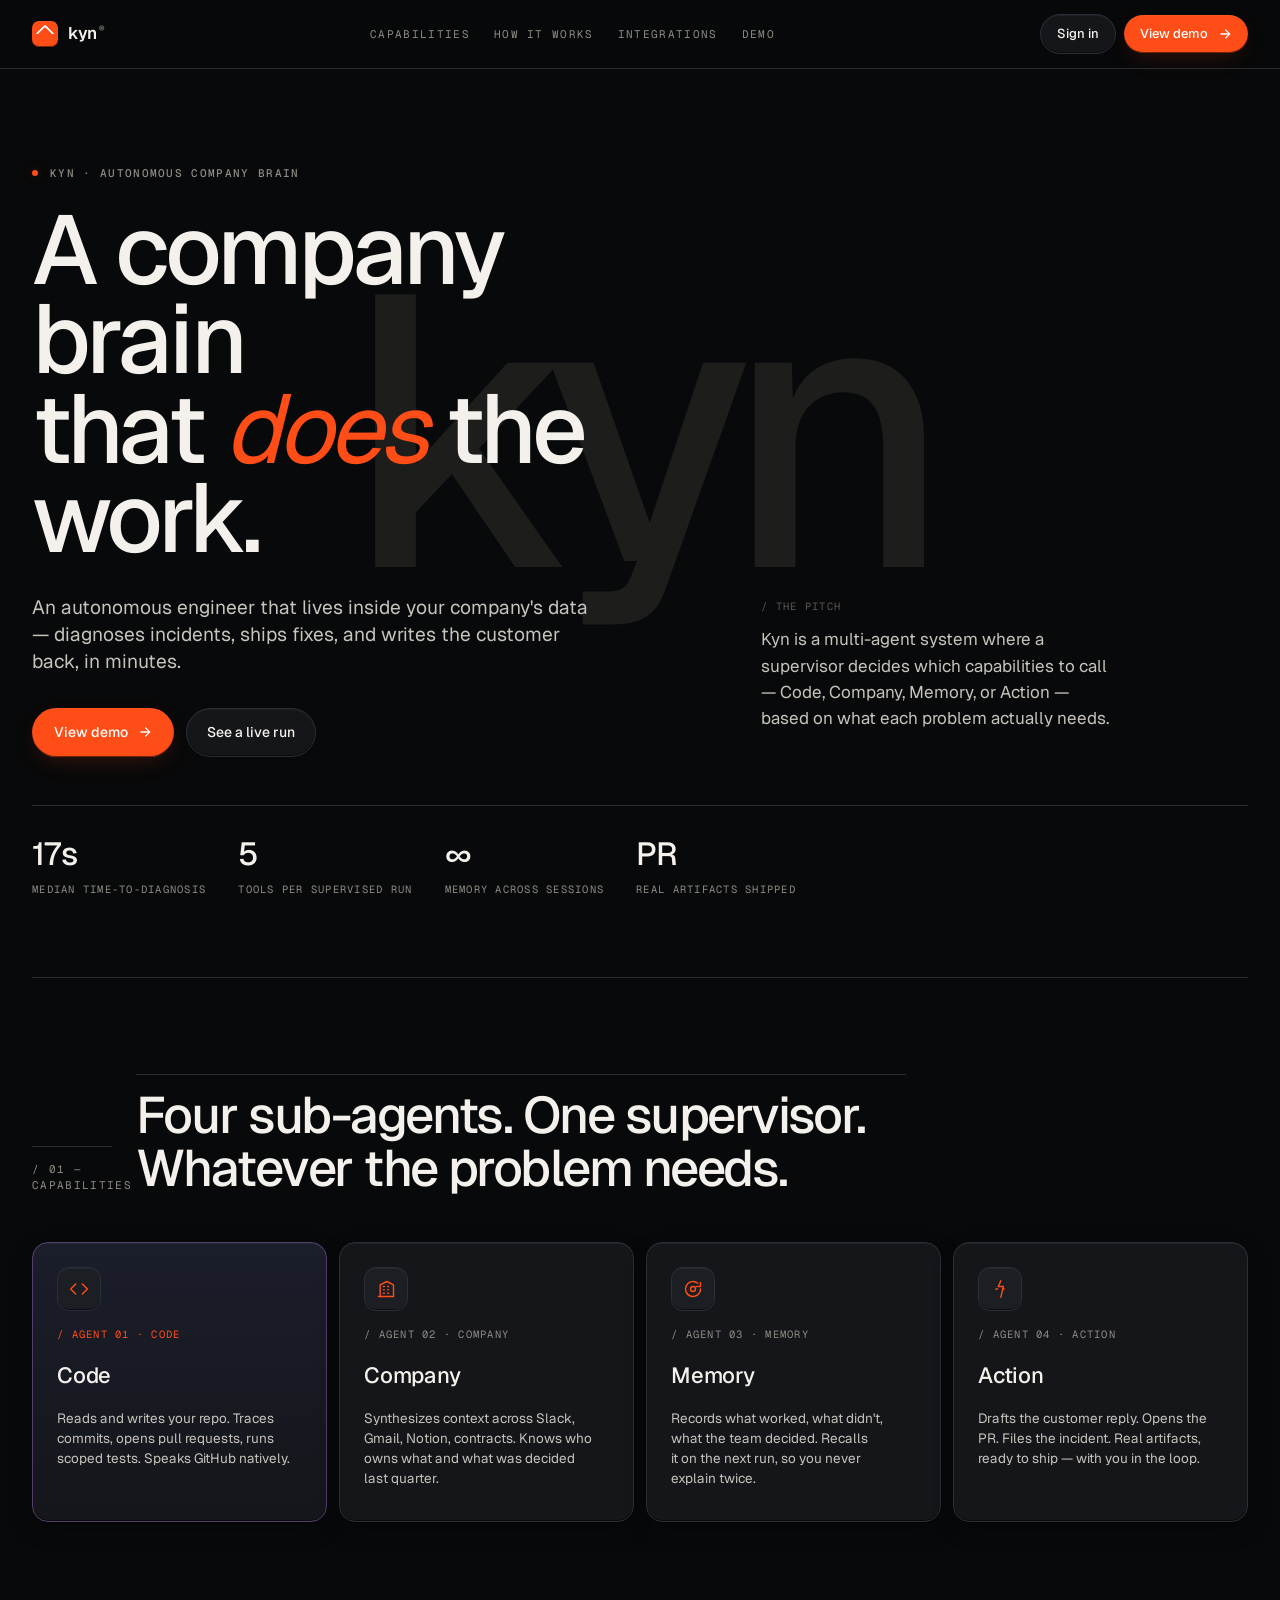
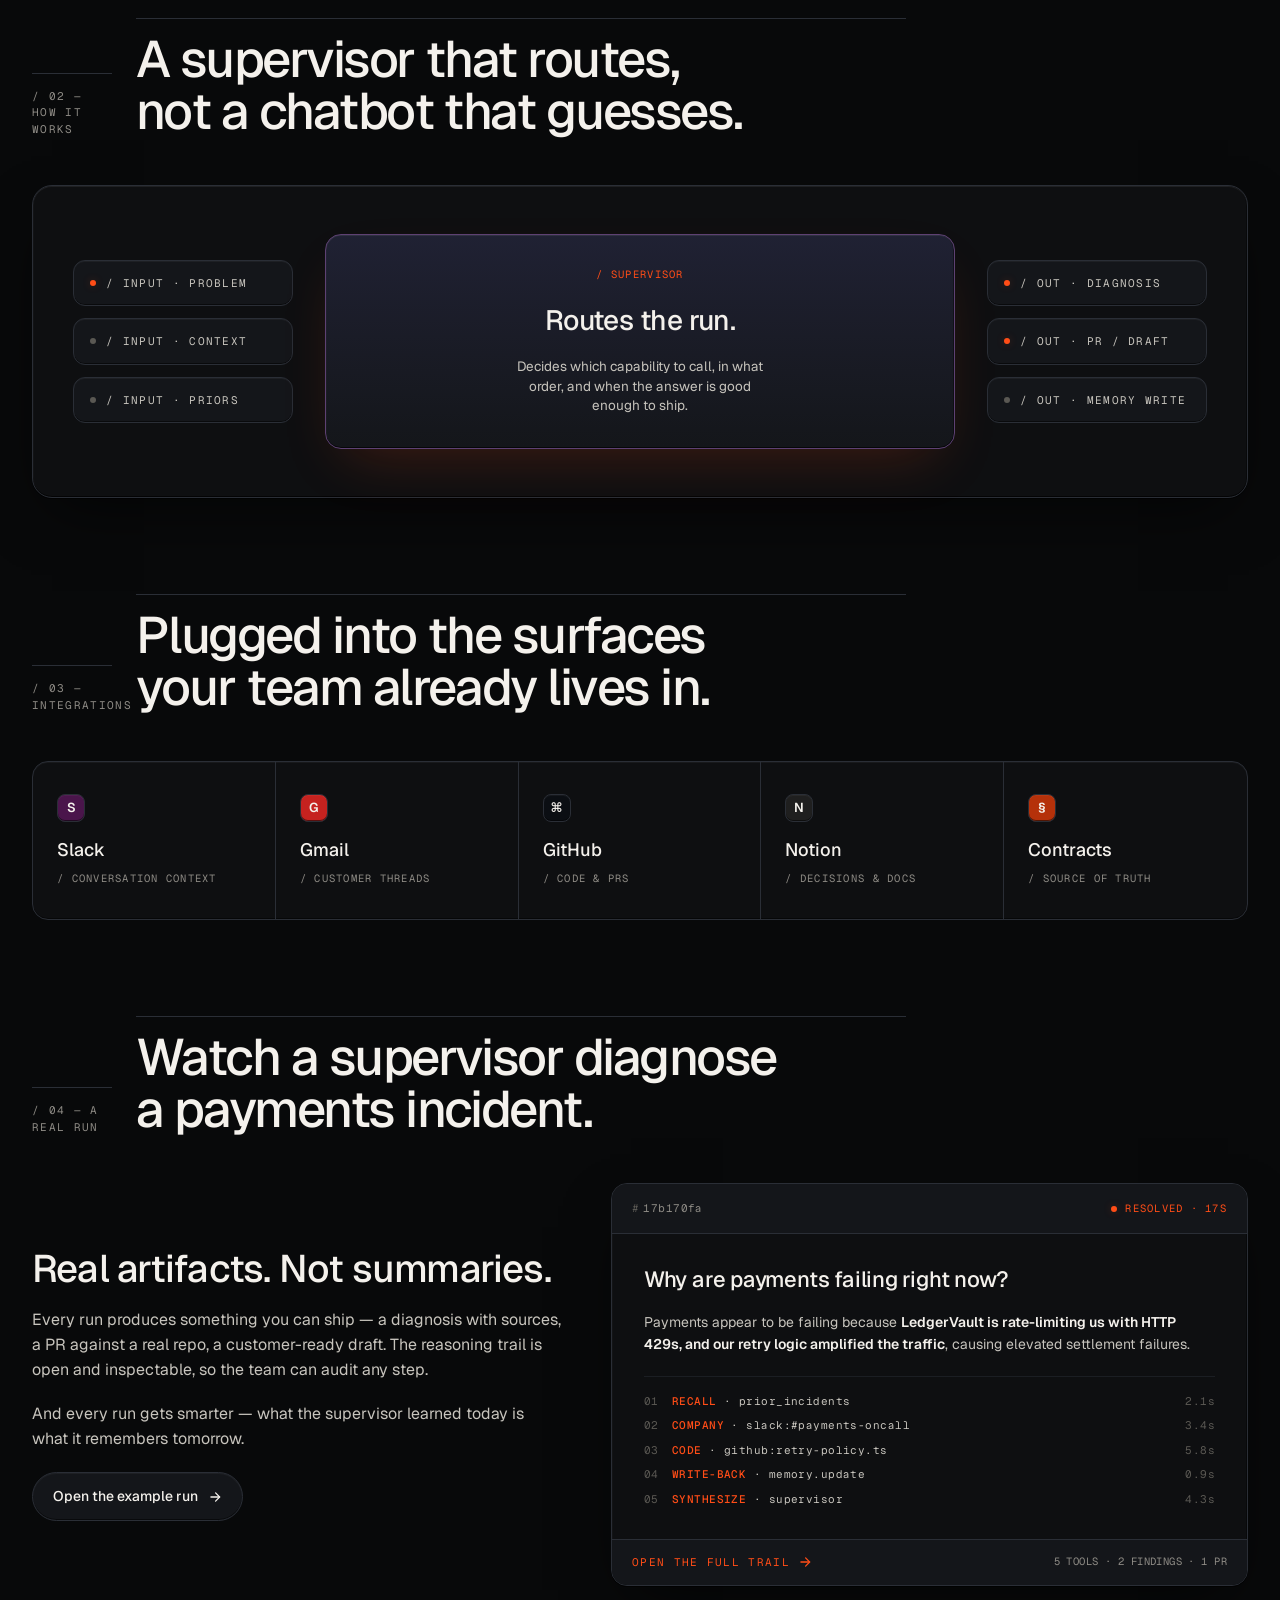
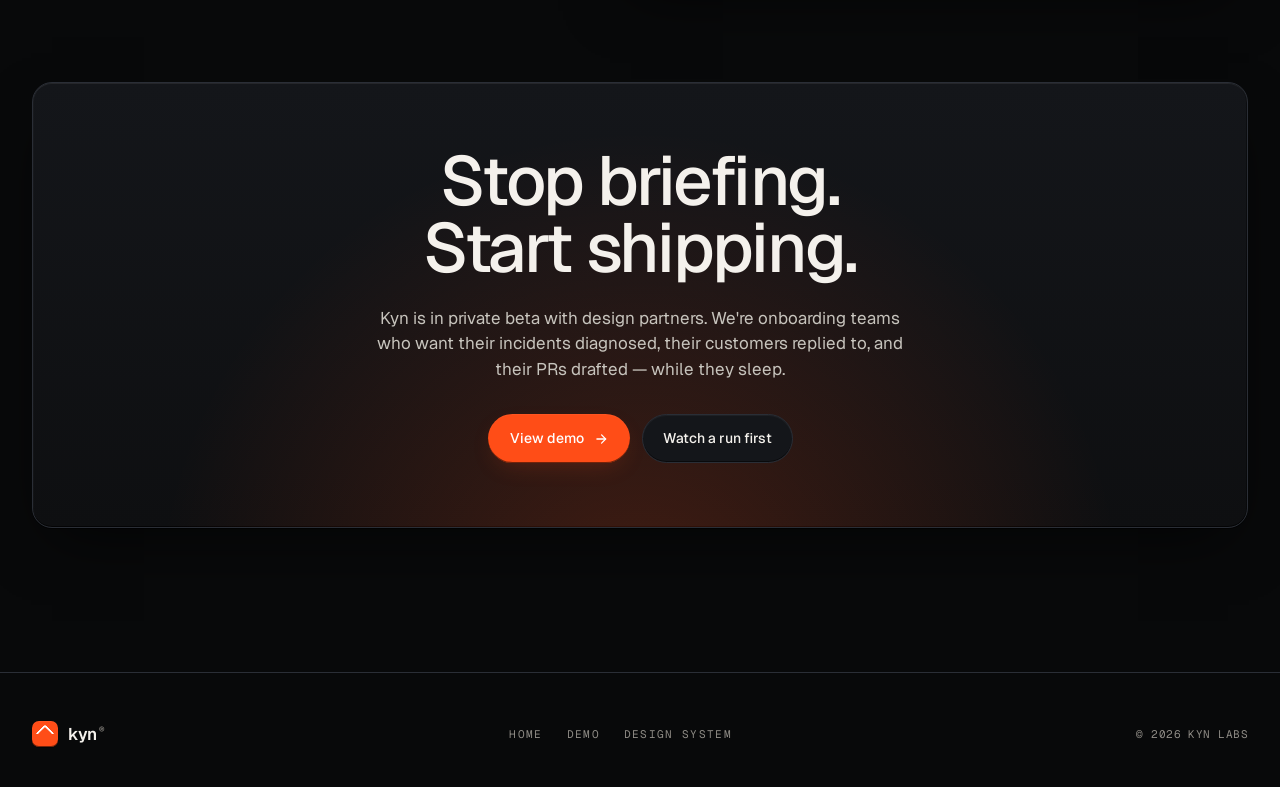
==== commit 6652bc65: "Replace "Request access" CTAs with "View demo →" linking to /run All three primary CTAs (top nav, he" ====
--- a/index.html
+++ b/index.html
@@ -322,7 +322,7 @@
     </nav>
     <div style="display:flex; gap: var(--s-2); align-items:center;">
       <a class="btn-cta-ghost" href="#" style="padding: 9px 16px; font-size: 13px;">Sign in</a>
-      <a class="btn-cta-primary" href="#cta" style="padding: 9px 16px; font-size: 13px;">Request access</a>
+      <a class="btn-cta-primary" href="/run" style="padding: 9px 16px; font-size: 13px;">View demo <svg class="arrow" viewBox="0 0 24 24" fill="none" stroke="currentColor" stroke-width="2.2" stroke-linecap="round"><path d="M5 12h14"/><path d="m13 5 7 7-7 7"/></svg></a>
     </div>
   </div>
 </header>
@@ -339,7 +339,7 @@
       <h1>A company brain<br/>that <span class="accent">does</span> the work.</h1>
       <p class="hero-sub">An autonomous engineer that lives inside your company's data — diagnoses incidents, ships fixes, and writes the customer back, in minutes.</p>
       <div class="hero-ctas">
-        <a class="btn-cta-primary" href="#cta">Request access <svg class="arrow" viewBox="0 0 24 24" fill="none" stroke="currentColor" stroke-width="2.2" stroke-linecap="round"><path d="M5 12h14"/><path d="m13 5 7 7-7 7"/></svg></a>
+        <a class="btn-cta-primary" href="/run">View demo <svg class="arrow" viewBox="0 0 24 24" fill="none" stroke="currentColor" stroke-width="2.2" stroke-linecap="round"><path d="M5 12h14"/><path d="m13 5 7 7-7 7"/></svg></a>
         <a class="btn-cta-ghost" href="/run">See a live run</a>
       </div>
     </div>
@@ -506,7 +506,7 @@
       <h2>Stop briefing. Start shipping.</h2>
       <p class="sub">Kyn is in private beta with design partners. We're onboarding teams who want their incidents diagnosed, their customers replied to, and their PRs drafted — while they sleep.</p>
       <div class="row">
-        <a class="btn-cta-primary" href="#">Request access <svg class="arrow" viewBox="0 0 24 24" fill="none" stroke="currentColor" stroke-width="2.2" stroke-linecap="round"><path d="M5 12h14"/><path d="m13 5 7 7-7 7"/></svg></a>
+        <a class="btn-cta-primary" href="/run">View demo <svg class="arrow" viewBox="0 0 24 24" fill="none" stroke="currentColor" stroke-width="2.2" stroke-linecap="round"><path d="M5 12h14"/><path d="m13 5 7 7-7 7"/></svg></a>
         <a class="btn-cta-ghost" href="/run">Watch a run first</a>
       </div>
     </div>
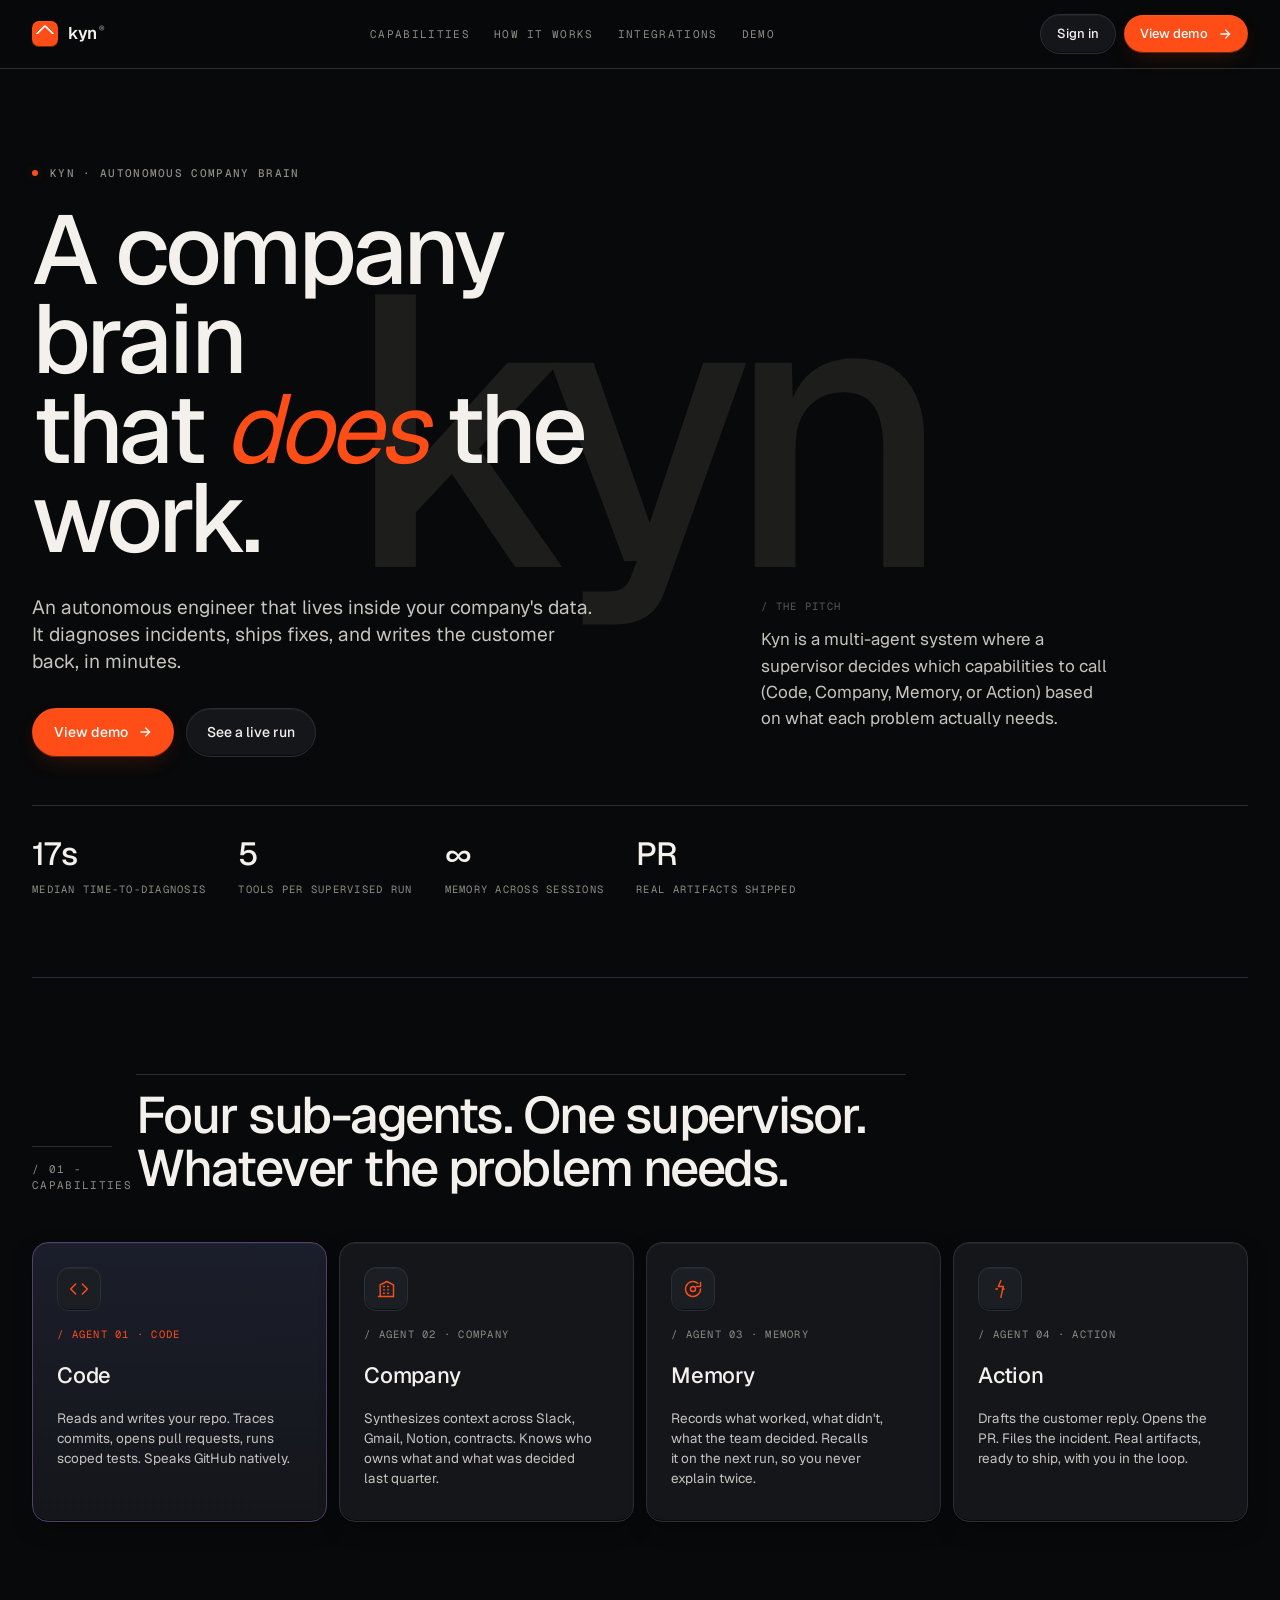
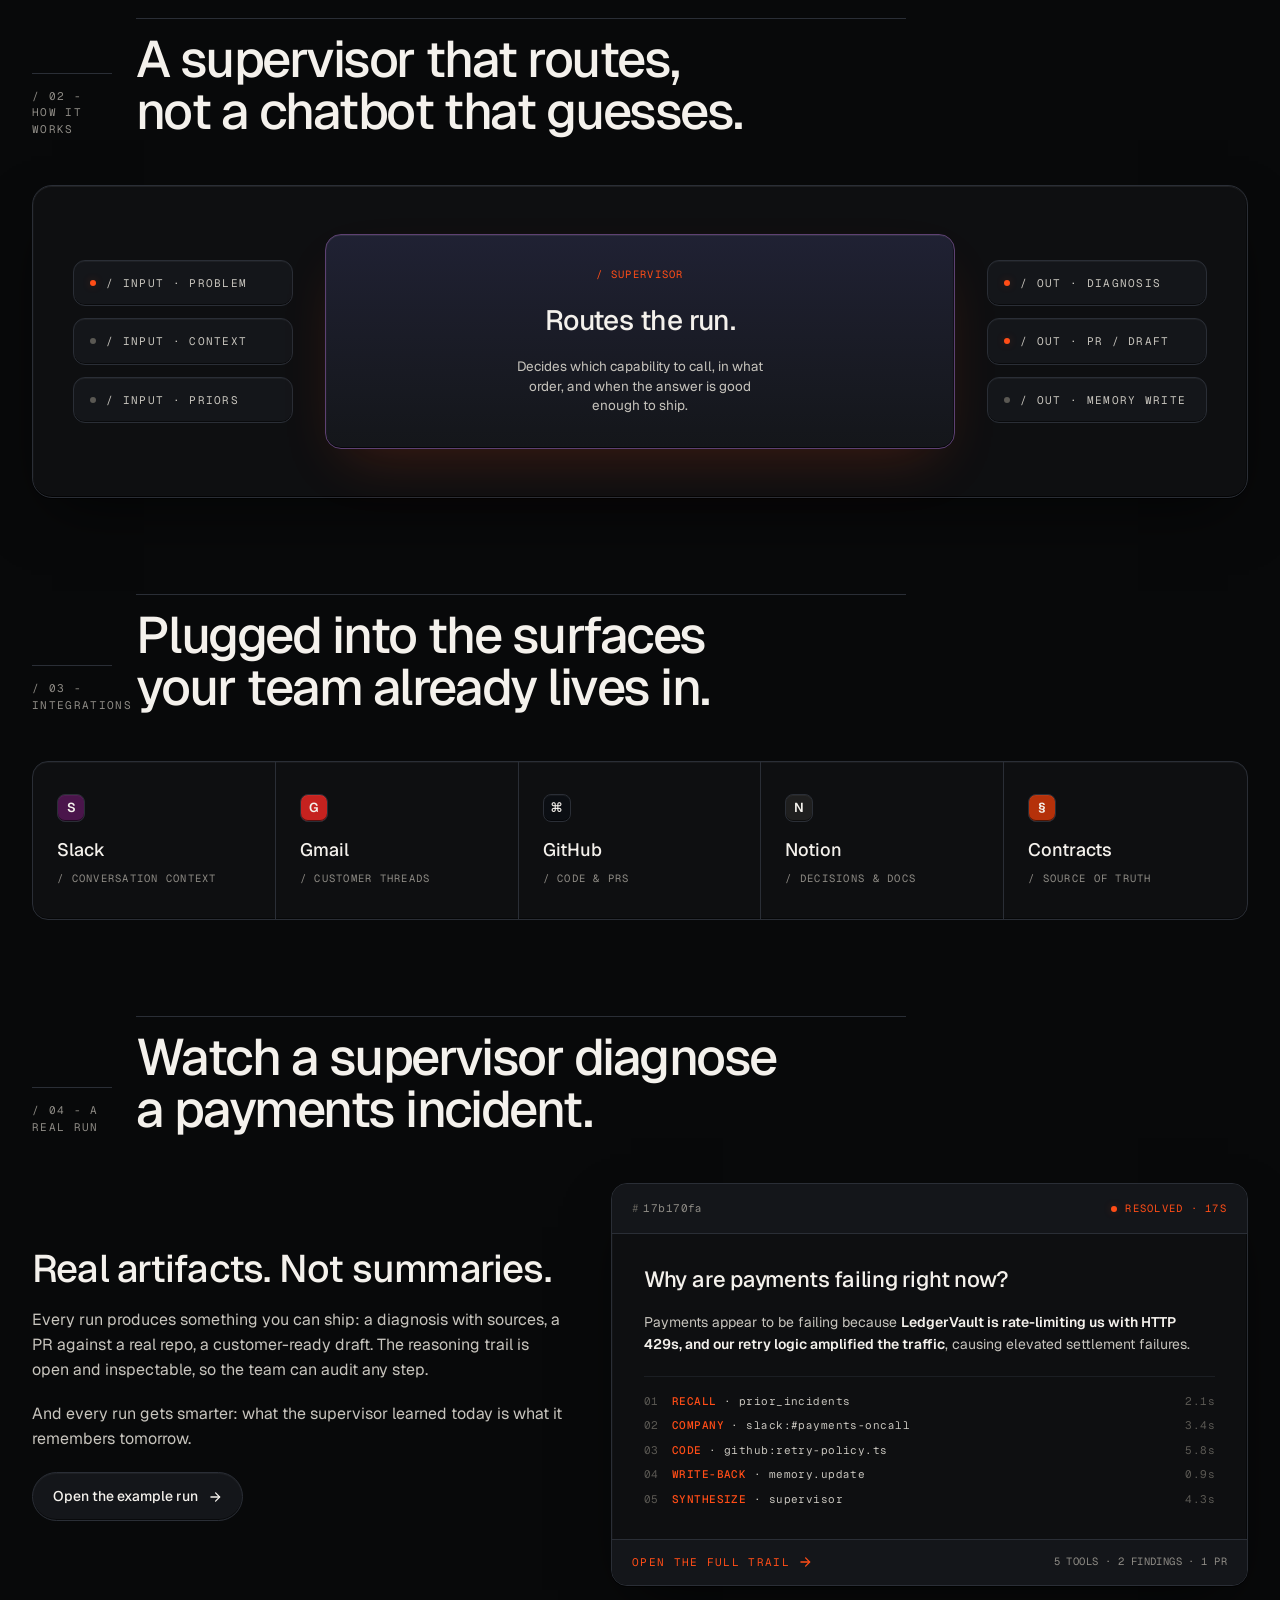
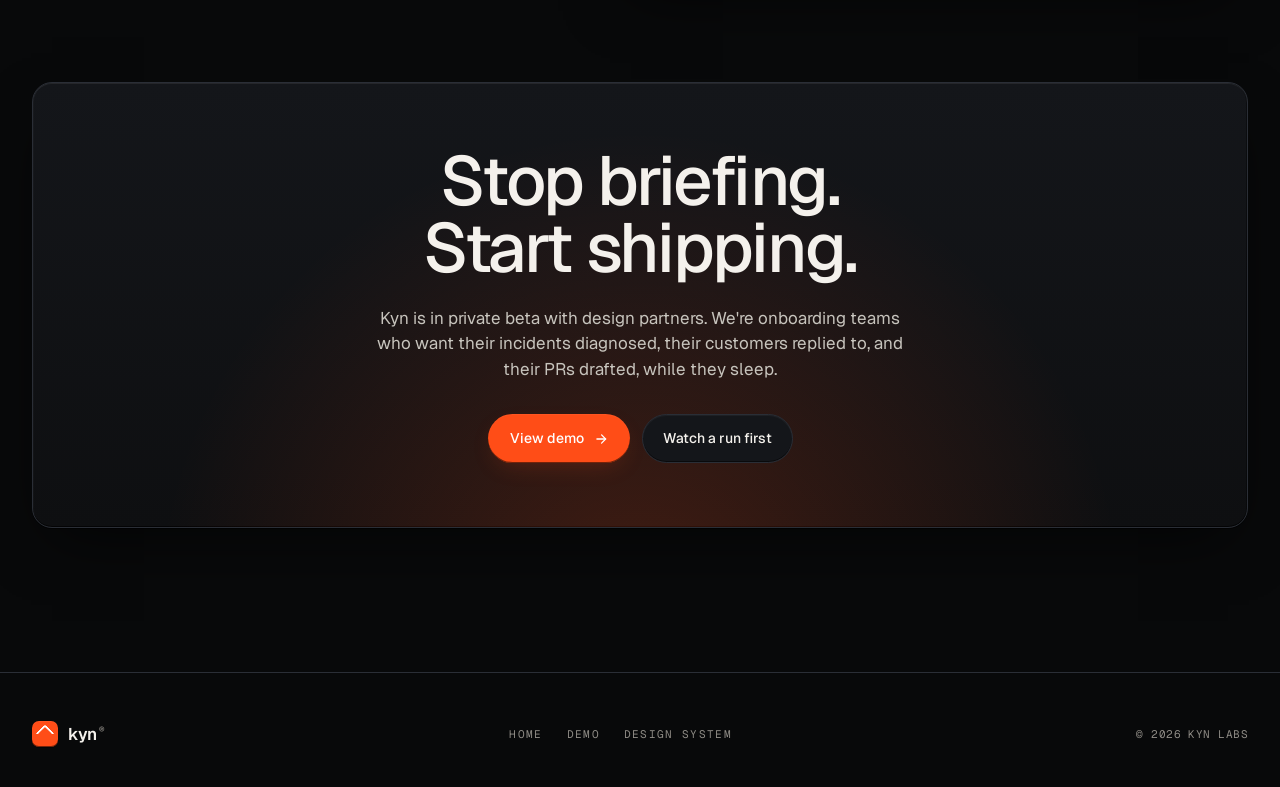
==== commit d93f7df1: "Remove all em-dashes across all three pages Prose copy rewritten for natural grammar (colons, commas" ====
--- a/index.html
+++ b/index.html
@@ -3,7 +3,7 @@
 <head>
 <meta charset="utf-8" />
 <meta name="viewport" content="width=device-width, initial-scale=1" />
-<title>Kyn — A company brain that does the work.</title>
+<title>Kyn: A company brain that does the work.</title>
 <link rel="preconnect" href="https://fonts.googleapis.com" />
 <link rel="preconnect" href="https://fonts.gstatic.com" crossorigin />
 <link href="https://fonts.googleapis.com/css2?family=Geist:wght@300;400;500;600;700&family=Geist+Mono:wght@400;500&display=swap" rel="stylesheet" />
@@ -308,7 +308,7 @@
   }
 </style>
 </head>
-<body screen="Landing — Kyn">
+<body screen="Landing - Kyn">
 
 <!-- ===================== TOPBAR ===================== -->
 <header class="lp-top" data-screen-label="Landing">
@@ -337,7 +337,7 @@
         <span class="t-eyebrow" style="color: var(--ink-3);">KYN · AUTONOMOUS COMPANY BRAIN</span>
       </div>
       <h1>A company brain<br/>that <span class="accent">does</span> the work.</h1>
-      <p class="hero-sub">An autonomous engineer that lives inside your company's data — diagnoses incidents, ships fixes, and writes the customer back, in minutes.</p>
+      <p class="hero-sub">An autonomous engineer that lives inside your company's data. It diagnoses incidents, ships fixes, and writes the customer back, in minutes.</p>
       <div class="hero-ctas">
         <a class="btn-cta-primary" href="/run">View demo <svg class="arrow" viewBox="0 0 24 24" fill="none" stroke="currentColor" stroke-width="2.2" stroke-linecap="round"><path d="M5 12h14"/><path d="m13 5 7 7-7 7"/></svg></a>
         <a class="btn-cta-ghost" href="/run">See a live run</a>
@@ -345,7 +345,7 @@
     </div>
     <div class="hero-meta">
       <span class="label">/ THE PITCH</span>
-      <p class="body">Kyn is a multi-agent system where a supervisor decides which capabilities to call — Code, Company, Memory, or Action — based on what each problem actually needs.</p>
+      <p class="body">Kyn is a multi-agent system where a supervisor decides which capabilities to call (Code, Company, Memory, or Action) based on what each problem actually needs.</p>
     </div>
   </div>
   <div class="lp-shell">
@@ -364,7 +364,7 @@
 <section class="sec" id="capabilities">
   <div class="lp-shell">
     <div class="sec-head">
-      <div class="sec-num">/ 01 — CAPABILITIES</div>
+      <div class="sec-num">/ 01 - CAPABILITIES</div>
       <h2 class="sec-title">Four sub-agents. One supervisor. Whatever the problem needs.</h2>
     </div>
 
@@ -402,7 +402,7 @@
         </div>
         <div class="tag">/ AGENT 04 · ACTION</div>
         <div class="name">Action</div>
-        <div class="desc">Drafts the customer reply. Opens the PR. Files the incident. Real artifacts, ready to ship — with you in the loop.</div>
+        <div class="desc">Drafts the customer reply. Opens the PR. Files the incident. Real artifacts, ready to ship, with you in the loop.</div>
       </div>
     </div>
   </div>
@@ -412,7 +412,7 @@
 <section class="sec" id="flow" style="padding-top: 0;">
   <div class="lp-shell">
     <div class="sec-head">
-      <div class="sec-num">/ 02 — HOW IT WORKS</div>
+      <div class="sec-num">/ 02 - HOW IT WORKS</div>
       <h2 class="sec-title">A supervisor that routes, not a chatbot that guesses.</h2>
     </div>
 
@@ -444,7 +444,7 @@
 <section class="sec" id="integrations" style="padding-top: 0;">
   <div class="lp-shell">
     <div class="sec-head">
-      <div class="sec-num">/ 03 — INTEGRATIONS</div>
+      <div class="sec-num">/ 03 - INTEGRATIONS</div>
       <h2 class="sec-title">Plugged into the surfaces your team already lives in.</h2>
     </div>
 
@@ -462,15 +462,15 @@
 <section class="sec" id="proof" style="padding-top: 0;">
   <div class="lp-shell">
     <div class="sec-head">
-      <div class="sec-num">/ 04 — A REAL RUN</div>
+      <div class="sec-num">/ 04 - A REAL RUN</div>
       <h2 class="sec-title">Watch a supervisor diagnose a payments incident.</h2>
     </div>
 
     <div class="proof-grid">
       <div class="proof-copy">
         <h3>Real artifacts. Not summaries.</h3>
-        <p>Every run produces something you can ship — a diagnosis with sources, a PR against a real repo, a customer-ready draft. The reasoning trail is open and inspectable, so the team can audit any step.</p>
-        <p>And every run gets smarter — what the supervisor learned today is what it remembers tomorrow.</p>
+        <p>Every run produces something you can ship: a diagnosis with sources, a PR against a real repo, a customer-ready draft. The reasoning trail is open and inspectable, so the team can audit any step.</p>
+        <p>And every run gets smarter: what the supervisor learned today is what it remembers tomorrow.</p>
         <a class="btn-cta-ghost" href="/run" style="align-self: flex-start;">Open the example run <svg class="arrow" viewBox="0 0 24 24" fill="none" stroke="currentColor" stroke-width="2.2" stroke-linecap="round"><path d="M5 12h14"/><path d="m13 5 7 7-7 7"/></svg></a>
       </div>
 
@@ -504,7 +504,7 @@
   <div class="lp-shell">
     <div class="cta-block">
       <h2>Stop briefing. Start shipping.</h2>
-      <p class="sub">Kyn is in private beta with design partners. We're onboarding teams who want their incidents diagnosed, their customers replied to, and their PRs drafted — while they sleep.</p>
+      <p class="sub">Kyn is in private beta with design partners. We're onboarding teams who want their incidents diagnosed, their customers replied to, and their PRs drafted, while they sleep.</p>
       <div class="row">
         <a class="btn-cta-primary" href="/run">View demo <svg class="arrow" viewBox="0 0 24 24" fill="none" stroke="currentColor" stroke-width="2.2" stroke-linecap="round"><path d="M5 12h14"/><path d="m13 5 7 7-7 7"/></svg></a>
         <a class="btn-cta-ghost" href="/run">Watch a run first</a>
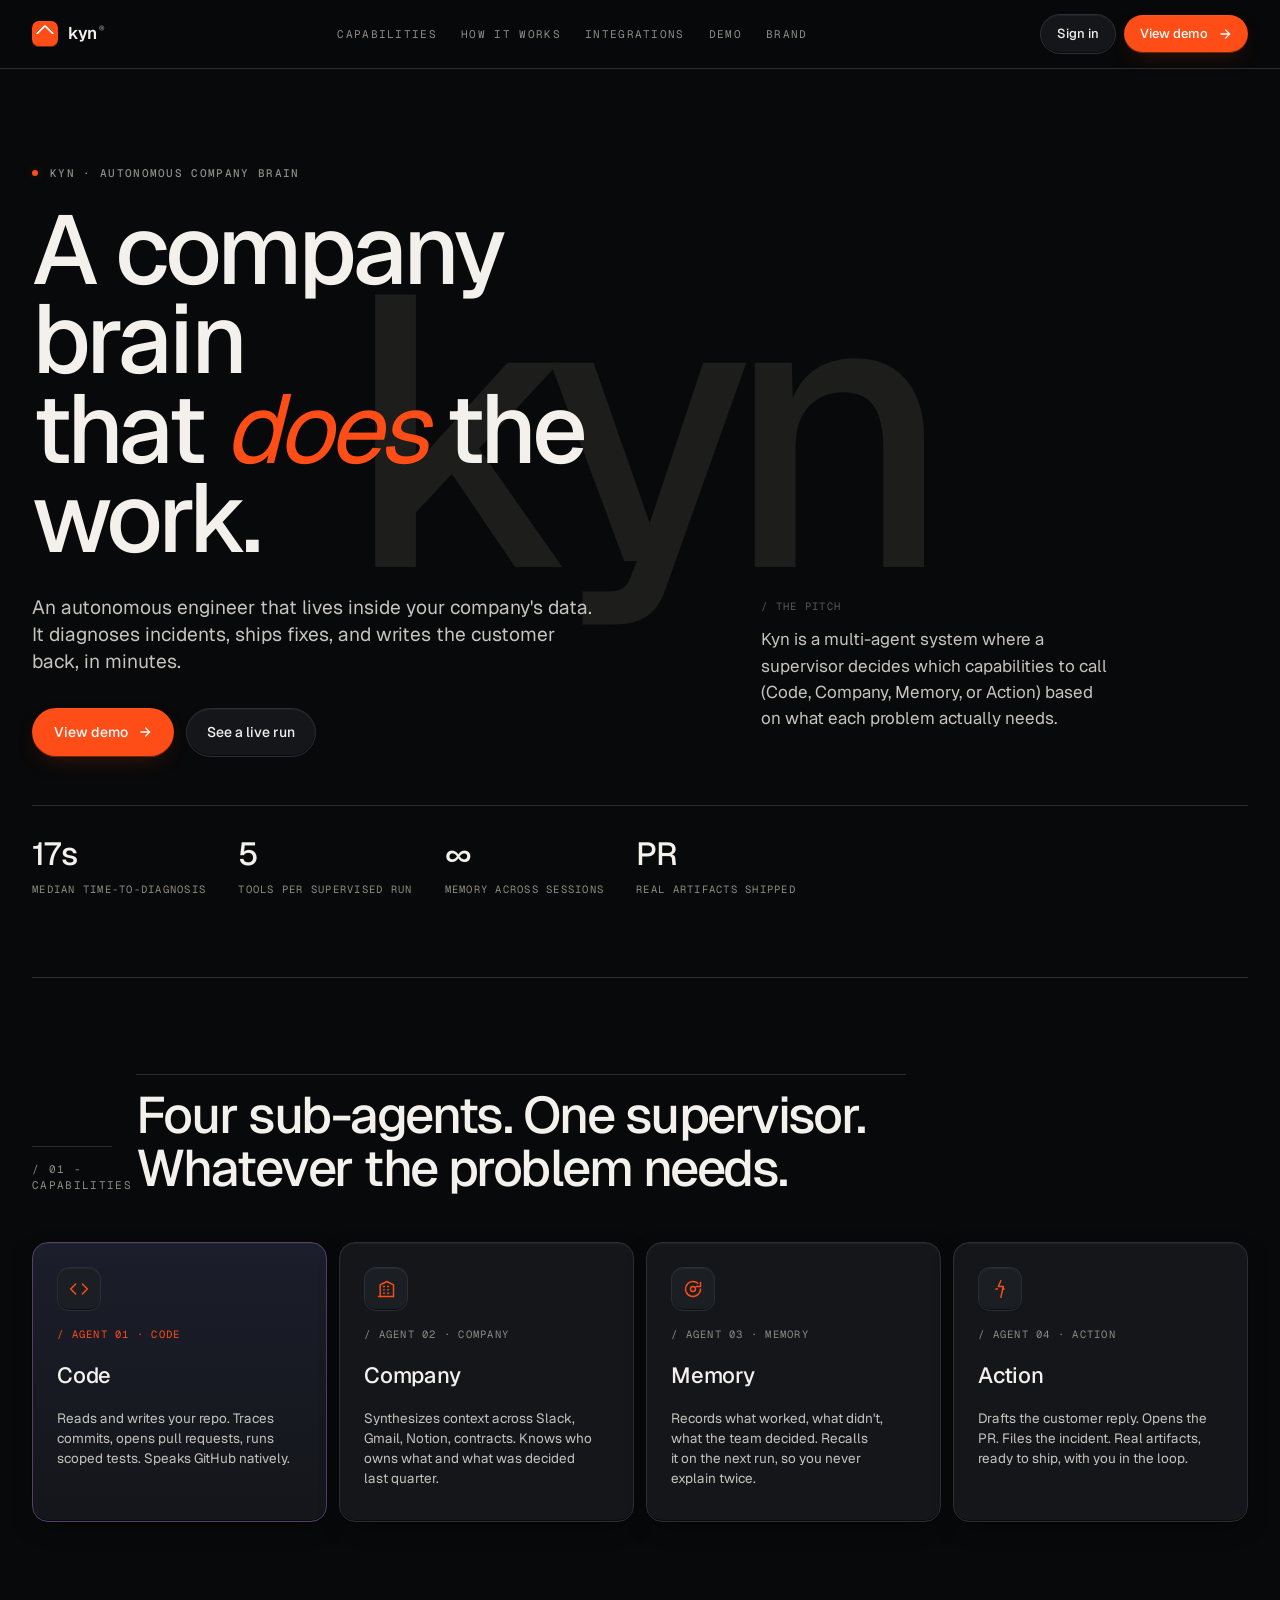
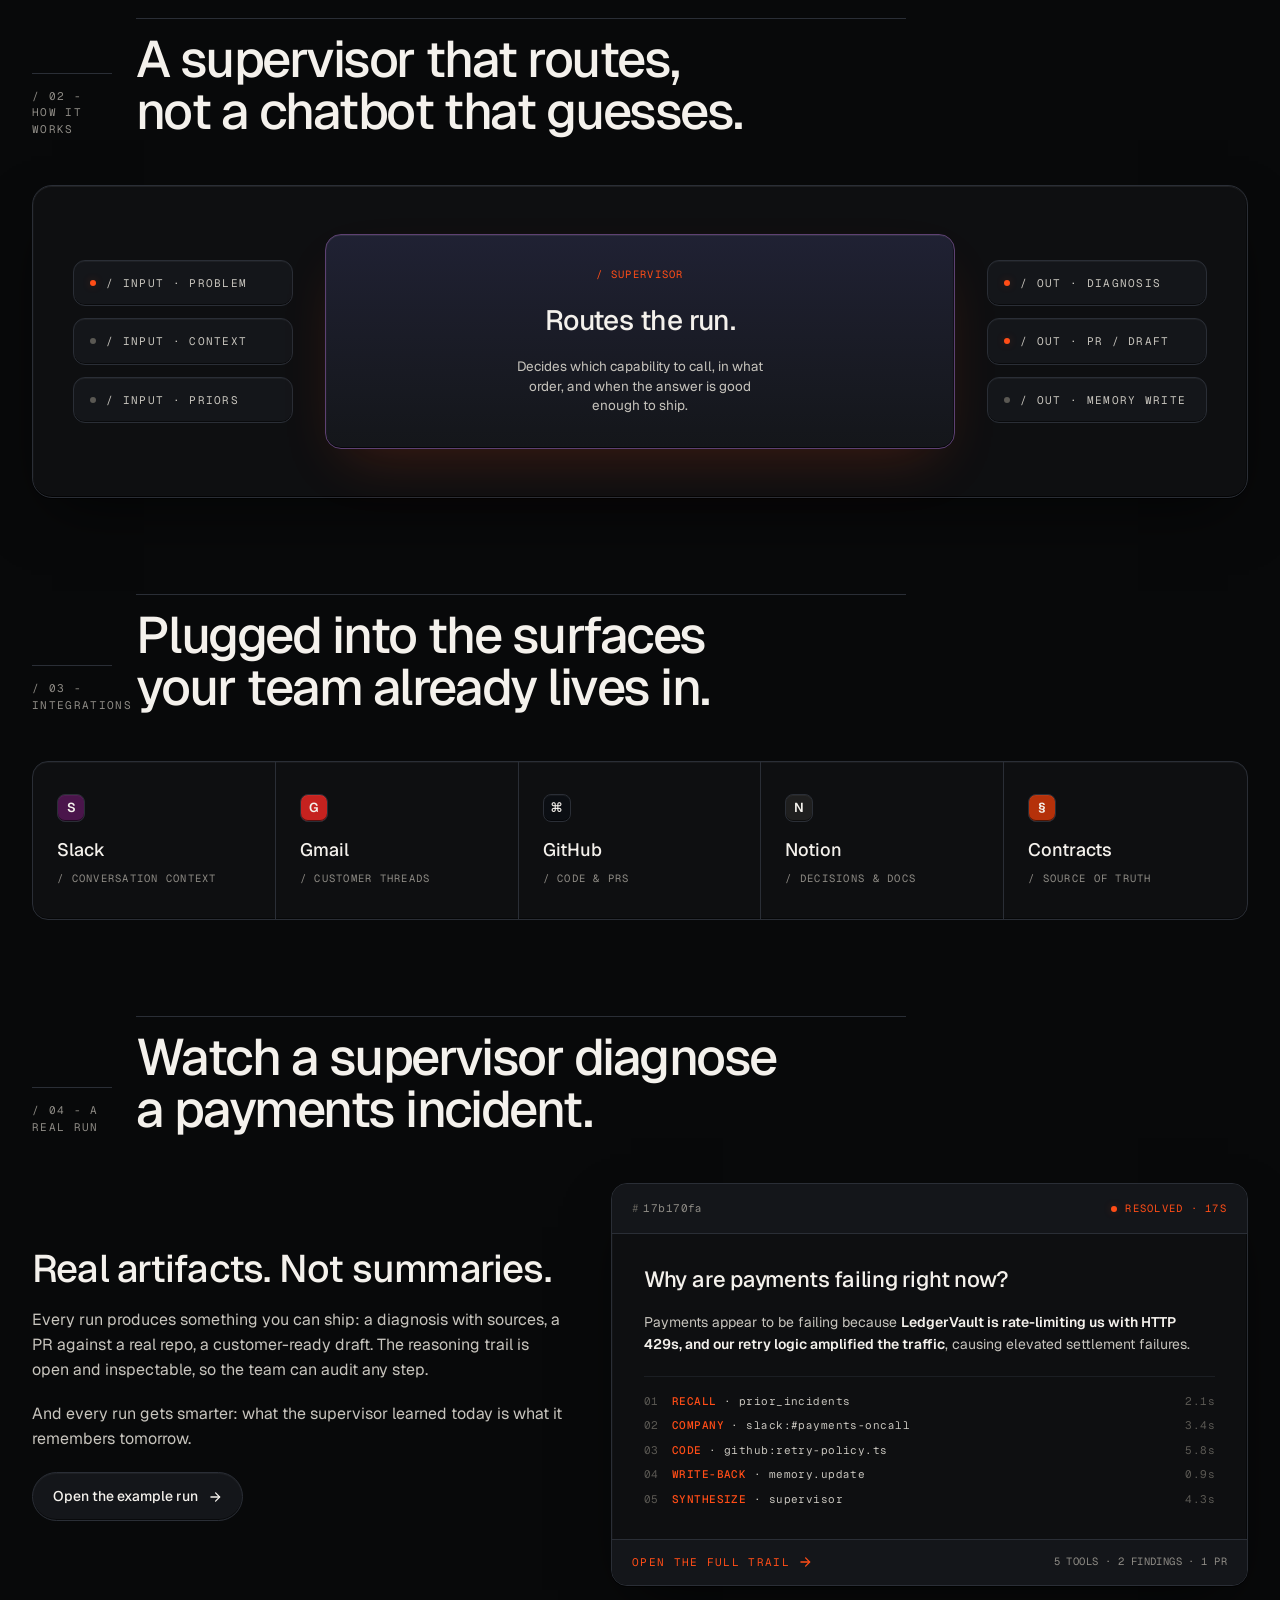
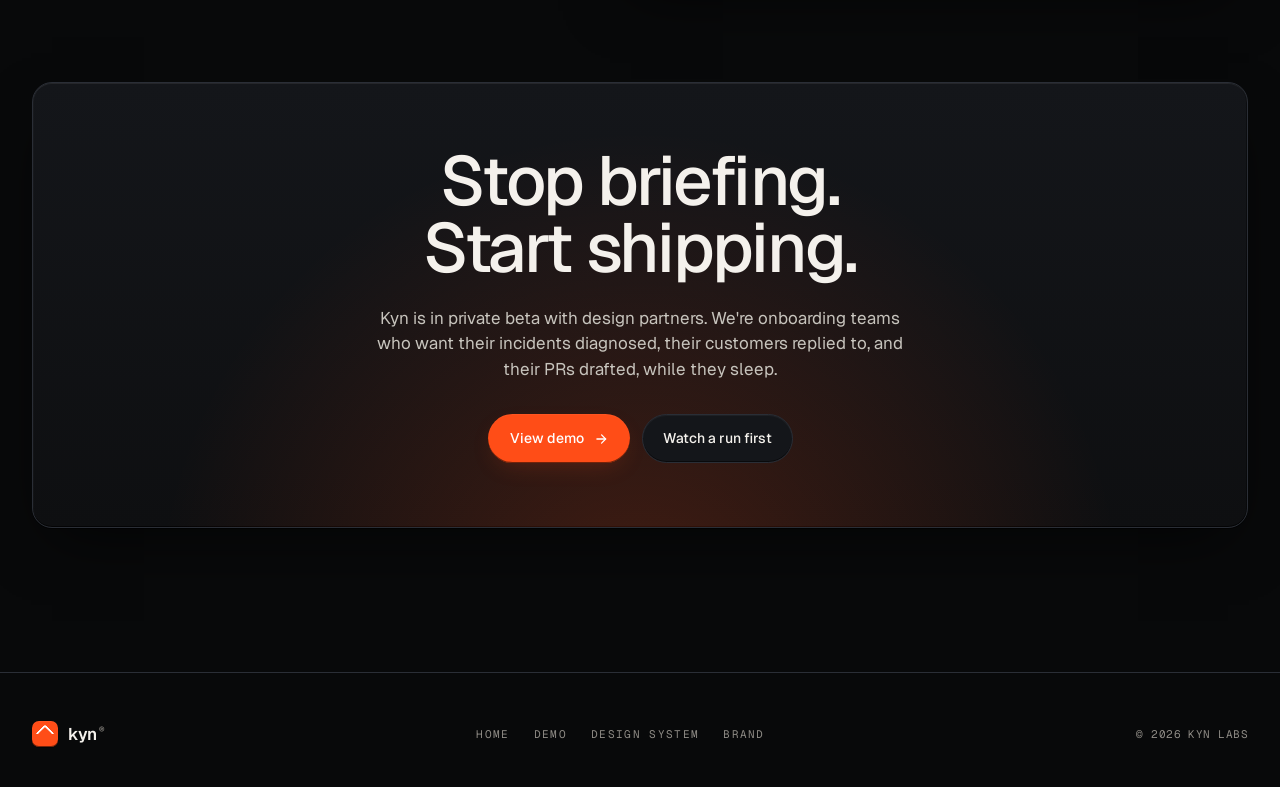
==== commit 2f246fb1: "Add /brand identity system page Self-hosted brand PDF embedded in a branded full-page viewer with th" ====
--- a/index.html
+++ b/index.html
@@ -319,6 +319,7 @@
       <a href="#flow">How it works</a>
       <a href="#integrations">Integrations</a>
       <a href="/run">Demo</a>
+      <a href="/brand">Brand</a>
     </nav>
     <div style="display:flex; gap: var(--s-2); align-items:center;">
       <a class="btn-cta-ghost" href="#" style="padding: 9px 16px; font-size: 13px;">Sign in</a>
@@ -521,6 +522,7 @@
       <a href="/">Home</a>
       <a href="/run">Demo</a>
       <a href="/design-system">Design system</a>
+      <a href="/brand">Brand</a>
     </nav>
     <span class="lp-foot-mono">© 2026 KYN LABS</span>
   </div>
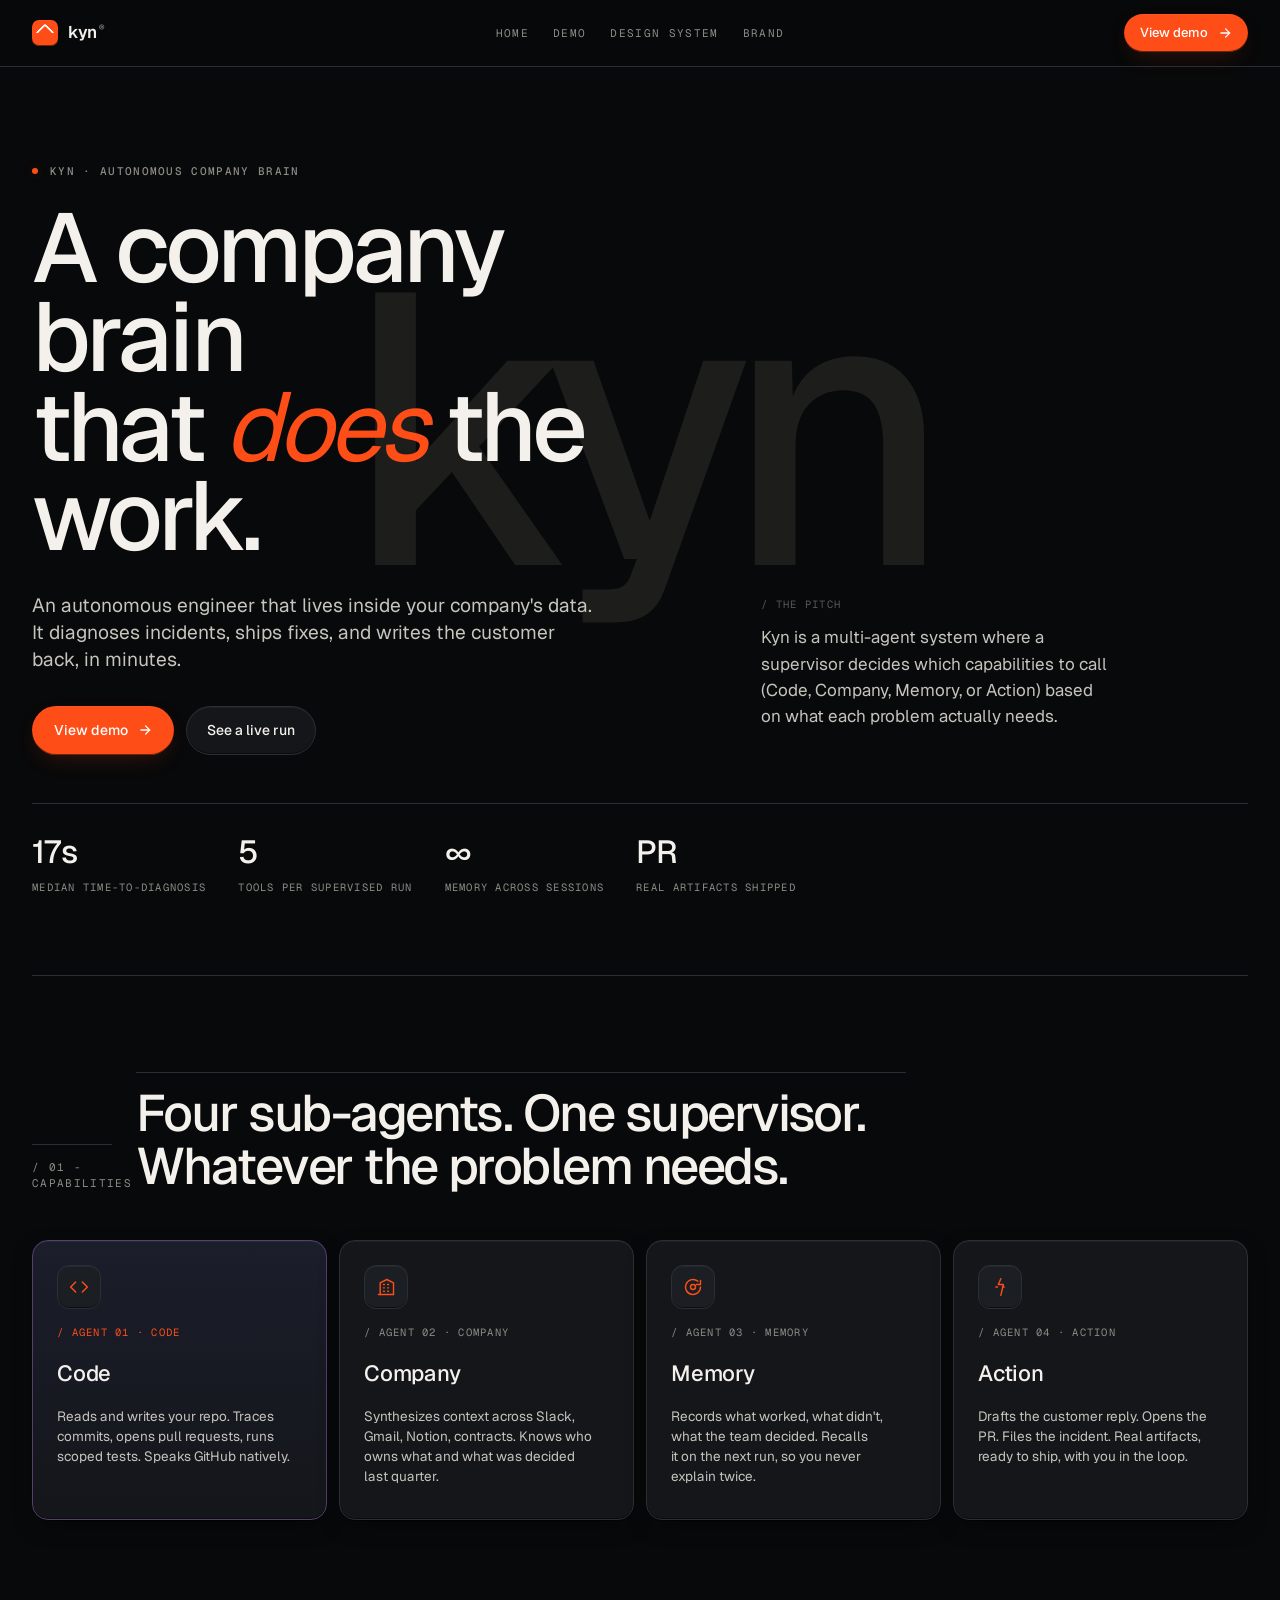
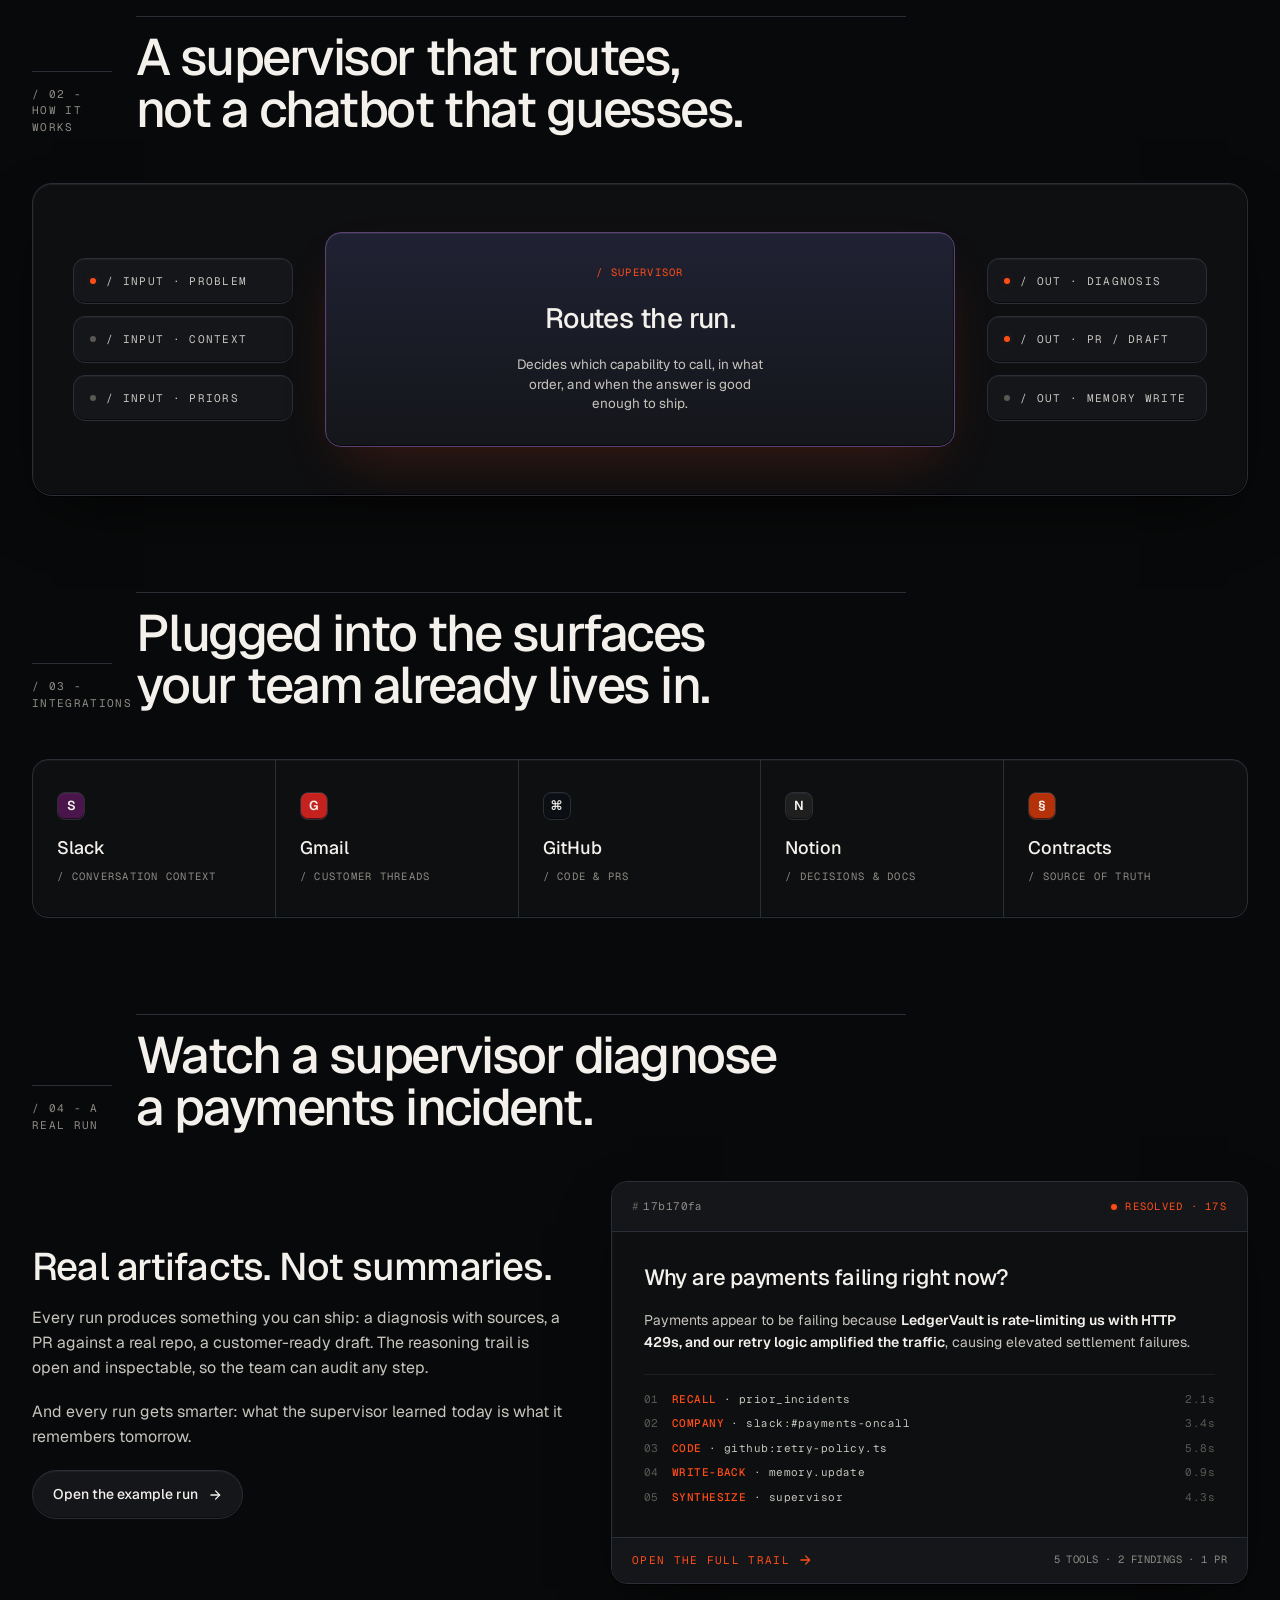
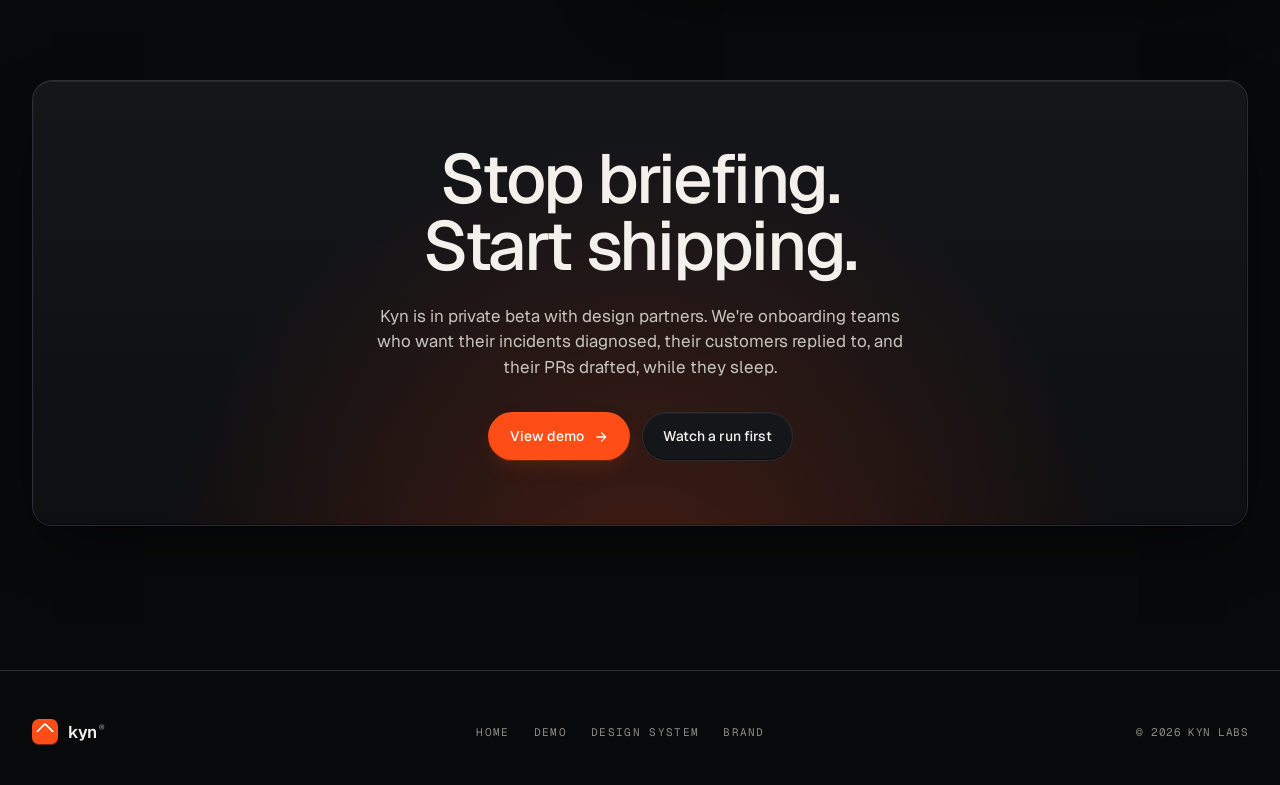
==== commit 4cf344ff: "Unify top nav across pages: footer links, centered, Sign-in removed - Every page's top bar now shows" ====
--- a/index.html
+++ b/index.html
@@ -23,7 +23,9 @@
     backdrop-filter: blur(12px); -webkit-backdrop-filter: blur(12px);
     border-bottom: 1px solid var(--surface-line);
   }
-  .lp-top-inner { max-width: 1320px; margin: 0 auto; padding: 14px var(--s-8); display: flex; align-items: center; justify-content: space-between; gap: var(--s-6); }
+  .lp-top-inner { max-width: 1320px; margin: 0 auto; padding: 14px var(--s-8); display: grid; grid-template-columns: 1fr auto 1fr; align-items: center; gap: var(--s-6); }
+  .lp-top-inner > :first-child { justify-self: start; }
+  .lp-top-inner > :last-child { justify-self: end; }
   .lp-mark { display: inline-flex; align-items: center; gap: 10px; color: var(--ink-1); }
   .lp-mark .glyph {
     width: 26px; height: 26px;
@@ -259,8 +261,8 @@
 
   @media (max-width: 760px) {
     .lp-shell { padding: 0 var(--s-5); }
-    .lp-top-inner { padding: 12px var(--s-5); gap: var(--s-3); }
-    .lp-nav { display: none; }
+    .lp-top-inner { padding: 12px var(--s-5); gap: var(--s-3); display: flex; justify-content: space-between; }
+    .lp-top-inner > nav { display: none; }
     .lp-mark .word { font-size: 16px; }
 
     .hero { padding: 64px 0 56px; }
@@ -314,15 +316,13 @@
 <header class="lp-top" data-screen-label="Landing">
   <div class="lp-top-inner">
     <a class="lp-mark" href="/"><span class="glyph"></span><span class="word">kyn<span class="reg">®</span></span></a>
-    <nav class="lp-nav">
-      <a href="#capabilities">Capabilities</a>
-      <a href="#flow">How it works</a>
-      <a href="#integrations">Integrations</a>
+    <nav class="lp-foot-nav">
+      <a href="/" aria-current="page">Home</a>
       <a href="/run">Demo</a>
+      <a href="/design-system">Design system</a>
       <a href="/brand">Brand</a>
     </nav>
     <div style="display:flex; gap: var(--s-2); align-items:center;">
-      <a class="btn-cta-ghost" href="#" style="padding: 9px 16px; font-size: 13px;">Sign in</a>
       <a class="btn-cta-primary" href="/run" style="padding: 9px 16px; font-size: 13px;">View demo <svg class="arrow" viewBox="0 0 24 24" fill="none" stroke="currentColor" stroke-width="2.2" stroke-linecap="round"><path d="M5 12h14"/><path d="m13 5 7 7-7 7"/></svg></a>
     </div>
   </div>
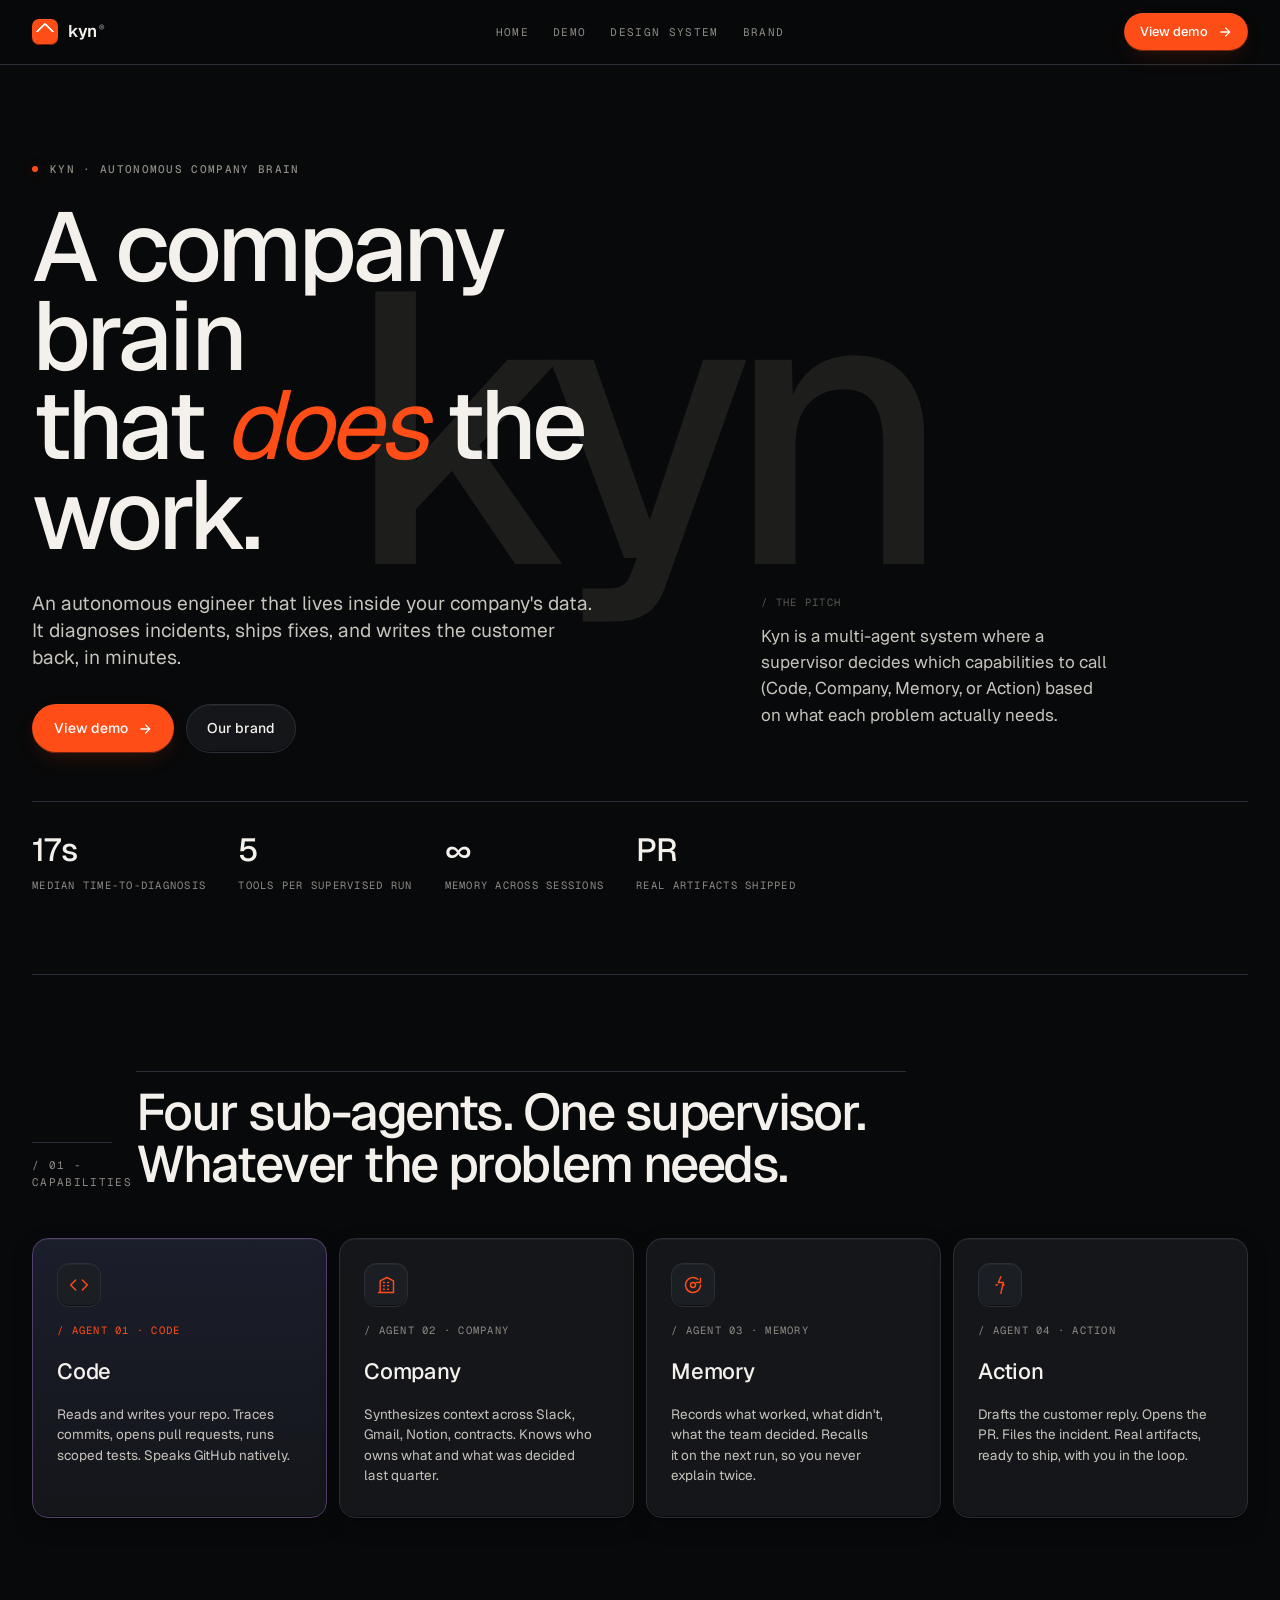
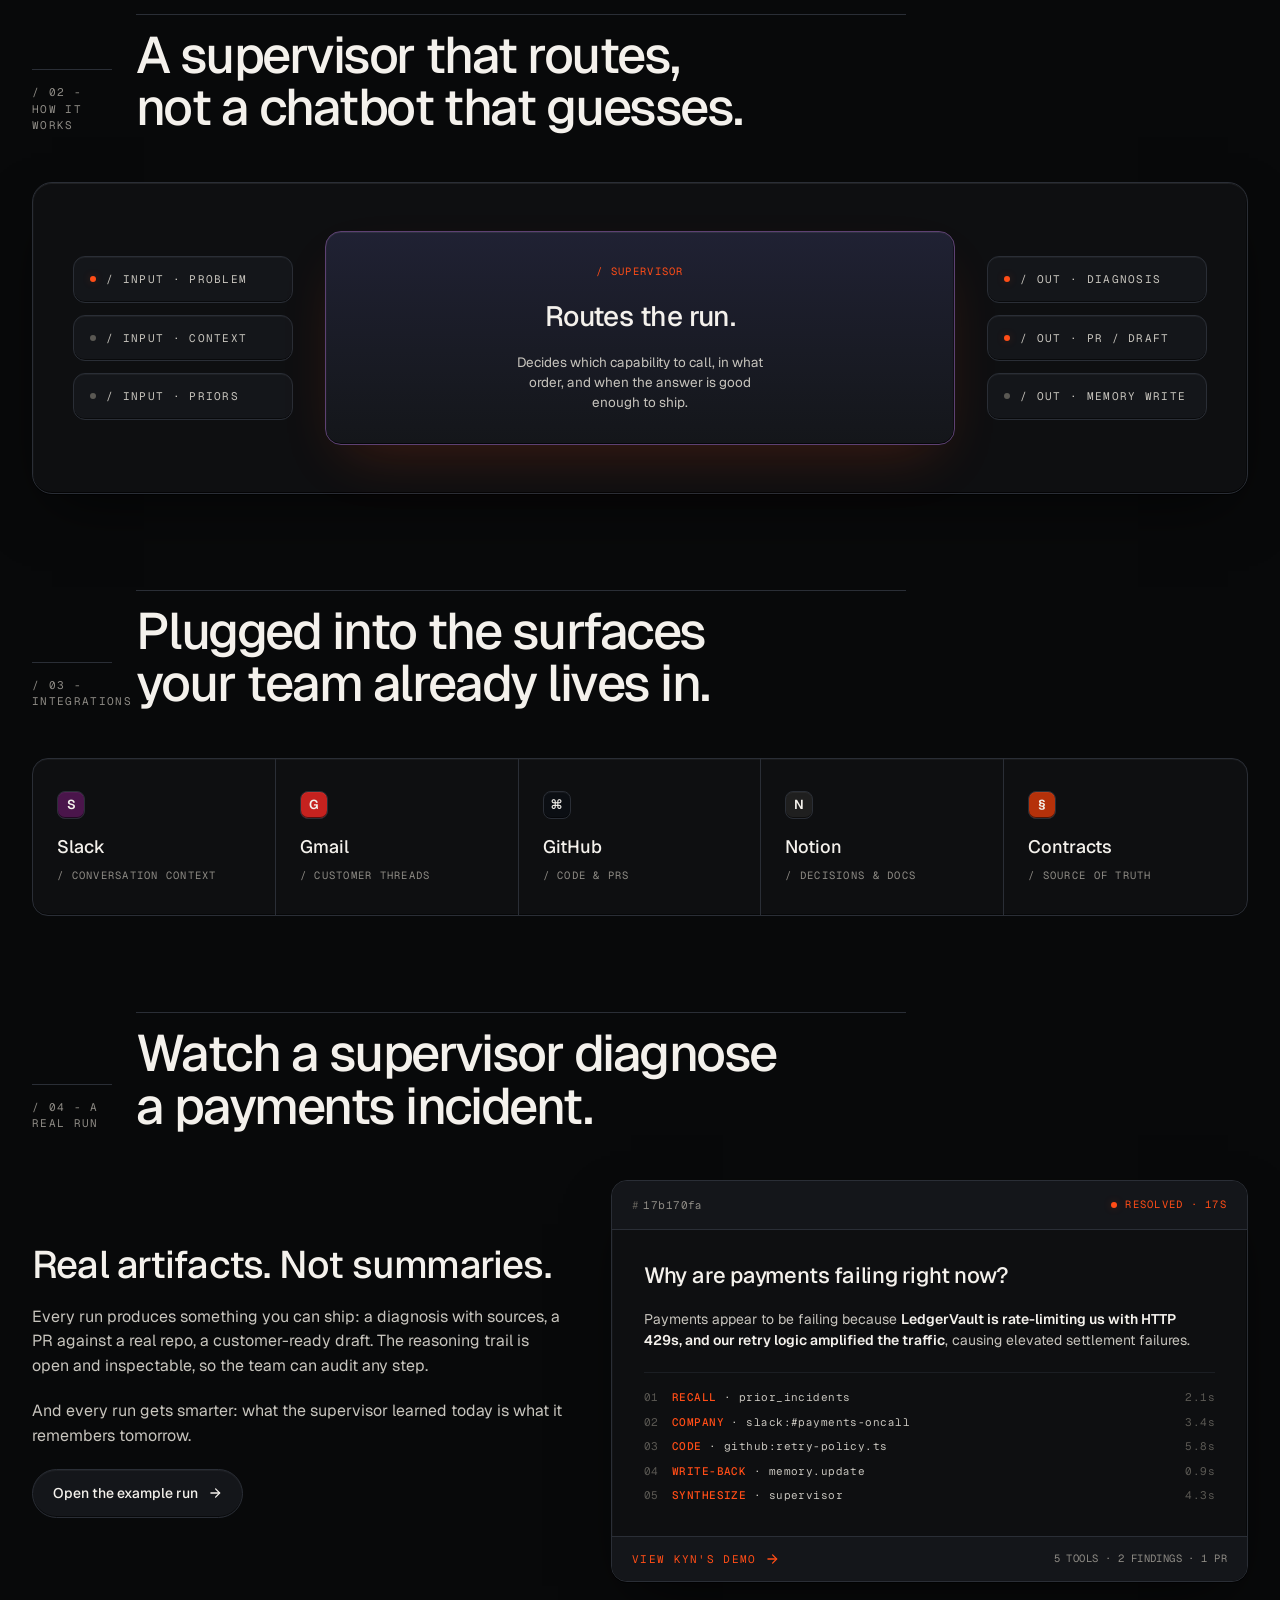
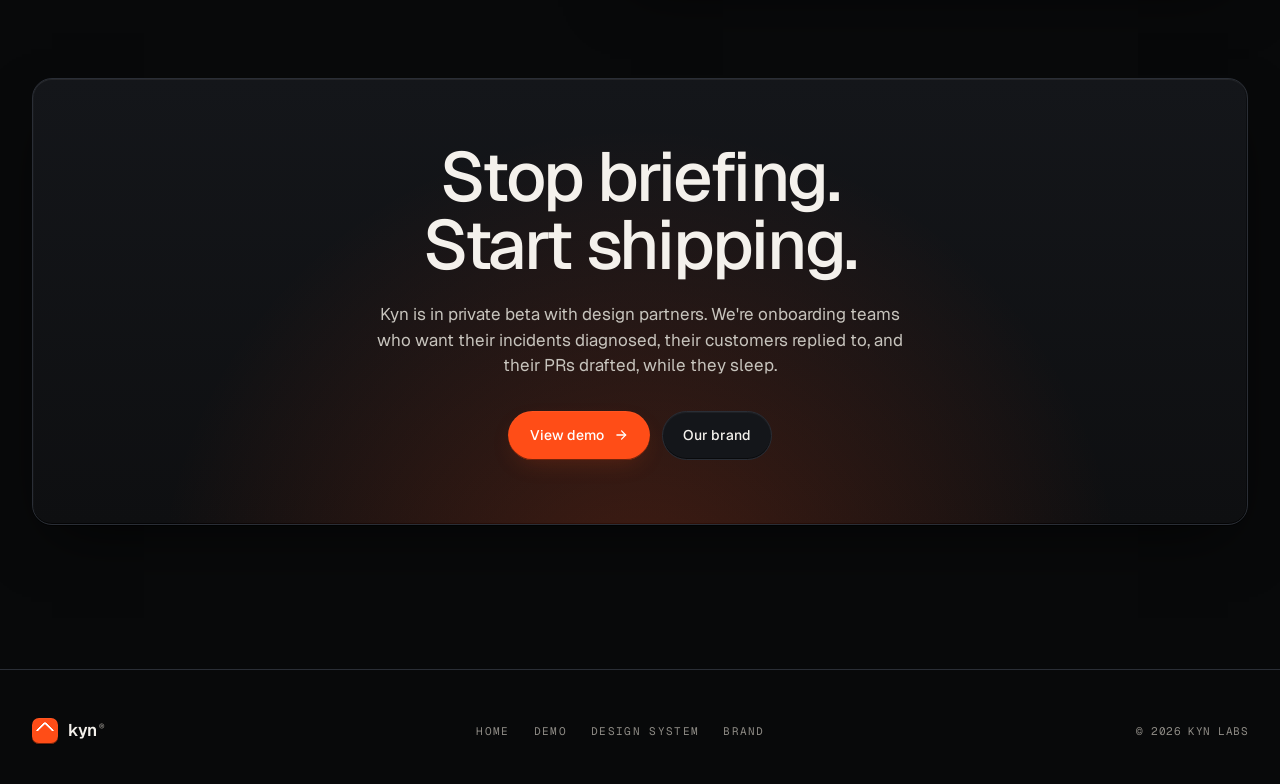
==== commit 6b795754: "Nav/CTA polish across pages - Equalize top-bar height to a fixed 64px on all four pages (auto on mob" ====
--- a/index.html
+++ b/index.html
@@ -23,7 +23,7 @@
     backdrop-filter: blur(12px); -webkit-backdrop-filter: blur(12px);
     border-bottom: 1px solid var(--surface-line);
   }
-  .lp-top-inner { max-width: 1320px; margin: 0 auto; padding: 14px var(--s-8); display: grid; grid-template-columns: 1fr auto 1fr; align-items: center; gap: var(--s-6); }
+  .lp-top-inner { max-width: 1320px; margin: 0 auto; padding: 0 var(--s-8); height: 64px; display: grid; grid-template-columns: 1fr auto 1fr; align-items: center; gap: var(--s-6); }
   .lp-top-inner > :first-child { justify-self: start; }
   .lp-top-inner > :last-child { justify-self: end; }
   .lp-mark { display: inline-flex; align-items: center; gap: 10px; color: var(--ink-1); }
@@ -261,7 +261,7 @@
 
   @media (max-width: 760px) {
     .lp-shell { padding: 0 var(--s-5); }
-    .lp-top-inner { padding: 12px var(--s-5); gap: var(--s-3); display: flex; justify-content: space-between; }
+    .lp-top-inner { padding: 12px var(--s-5); gap: var(--s-3); display: flex; justify-content: space-between; height: auto; }
     .lp-top-inner > nav { display: none; }
     .lp-mark .word { font-size: 16px; }
 
@@ -341,7 +341,7 @@
       <p class="hero-sub">An autonomous engineer that lives inside your company's data. It diagnoses incidents, ships fixes, and writes the customer back, in minutes.</p>
       <div class="hero-ctas">
         <a class="btn-cta-primary" href="/run">View demo <svg class="arrow" viewBox="0 0 24 24" fill="none" stroke="currentColor" stroke-width="2.2" stroke-linecap="round"><path d="M5 12h14"/><path d="m13 5 7 7-7 7"/></svg></a>
-        <a class="btn-cta-ghost" href="/run">See a live run</a>
+        <a class="btn-cta-ghost" href="/brand">Our brand</a>
       </div>
     </div>
     <div class="hero-meta">
@@ -492,7 +492,7 @@
           </div>
         </div>
         <div class="run-card-foot">
-          <span class="open">Open the full trail <svg class="arrow" viewBox="0 0 24 24" fill="none" stroke="currentColor" stroke-width="2.2" stroke-linecap="round"><path d="M5 12h14"/><path d="m13 5 7 7-7 7"/></svg></span>
+          <span class="open">View kyn's demo <svg class="arrow" viewBox="0 0 24 24" fill="none" stroke="currentColor" stroke-width="2.2" stroke-linecap="round"><path d="M5 12h14"/><path d="m13 5 7 7-7 7"/></svg></span>
           <span class="meta">5 TOOLS · 2 FINDINGS · 1 PR</span>
         </div>
       </a>
@@ -508,7 +508,7 @@
       <p class="sub">Kyn is in private beta with design partners. We're onboarding teams who want their incidents diagnosed, their customers replied to, and their PRs drafted, while they sleep.</p>
       <div class="row">
         <a class="btn-cta-primary" href="/run">View demo <svg class="arrow" viewBox="0 0 24 24" fill="none" stroke="currentColor" stroke-width="2.2" stroke-linecap="round"><path d="M5 12h14"/><path d="m13 5 7 7-7 7"/></svg></a>
-        <a class="btn-cta-ghost" href="/run">Watch a run first</a>
+        <a class="btn-cta-ghost" href="/brand">Our brand</a>
       </div>
     </div>
   </div>
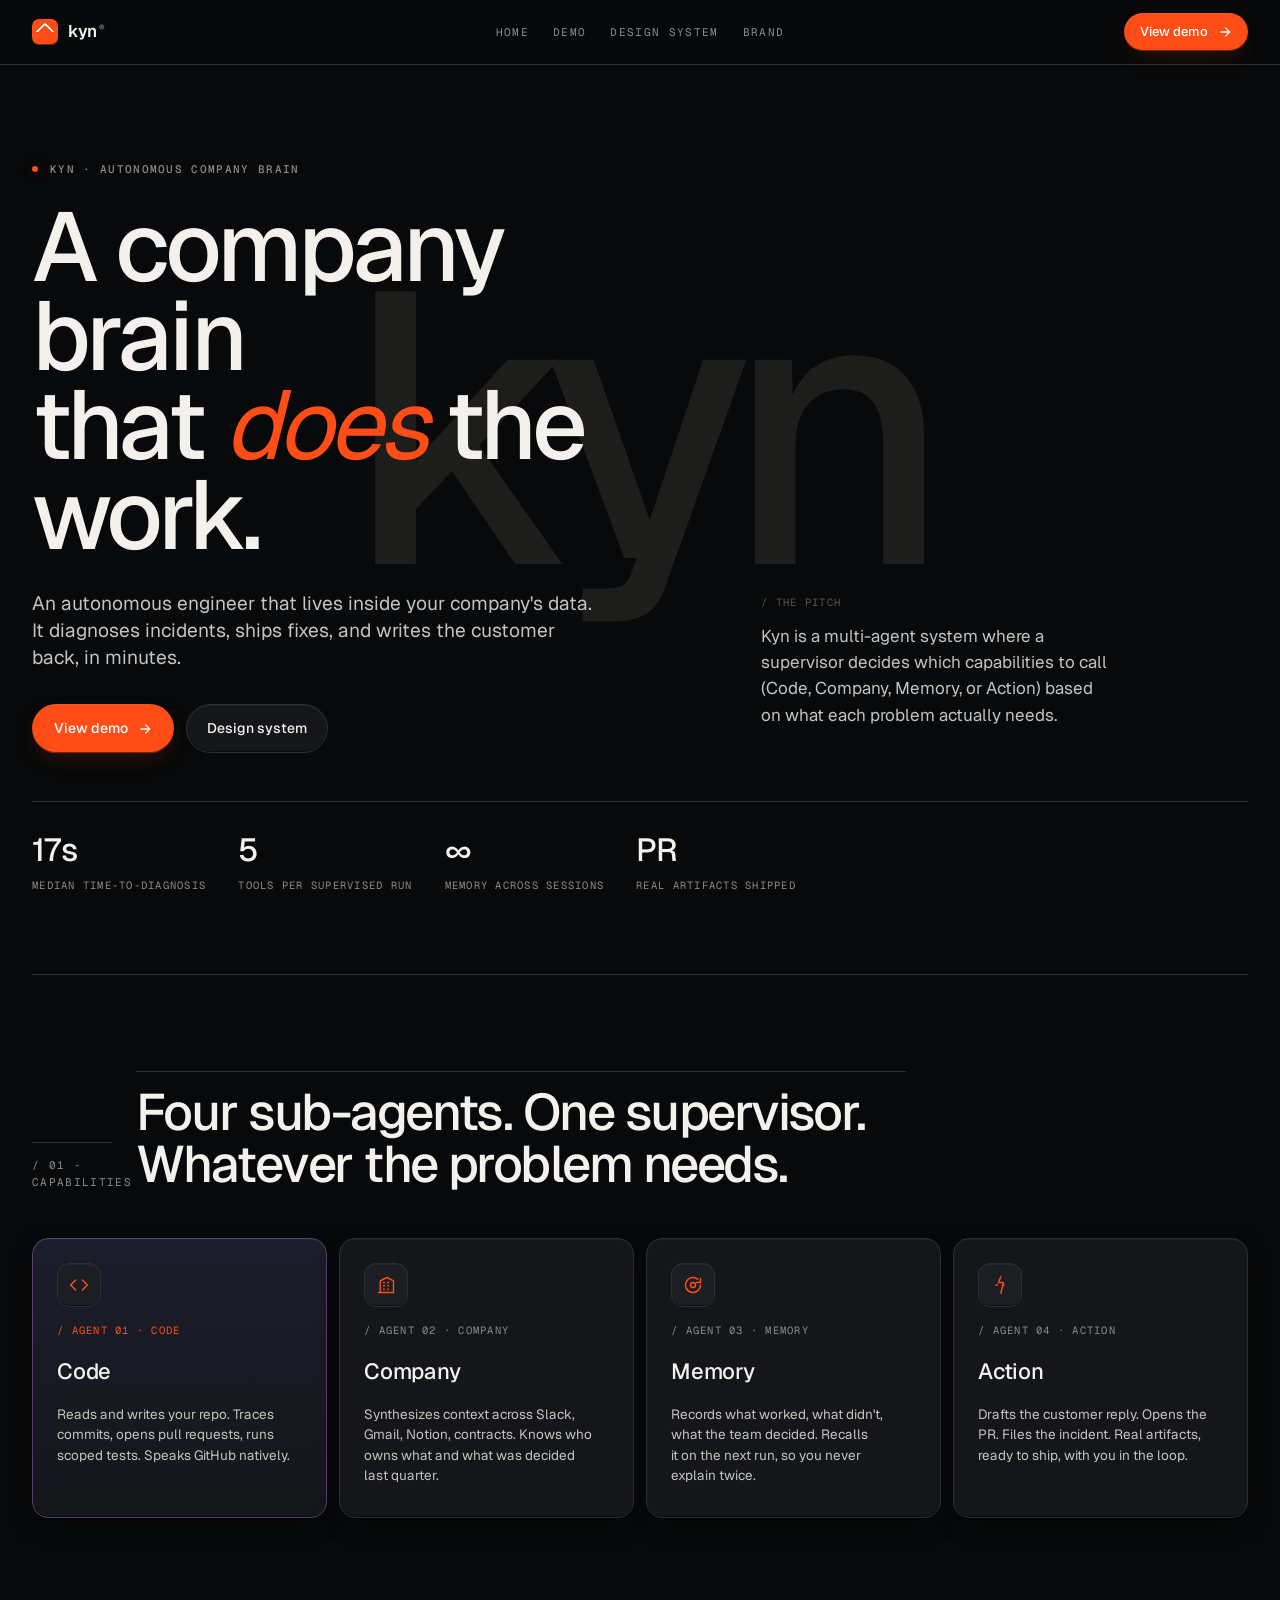
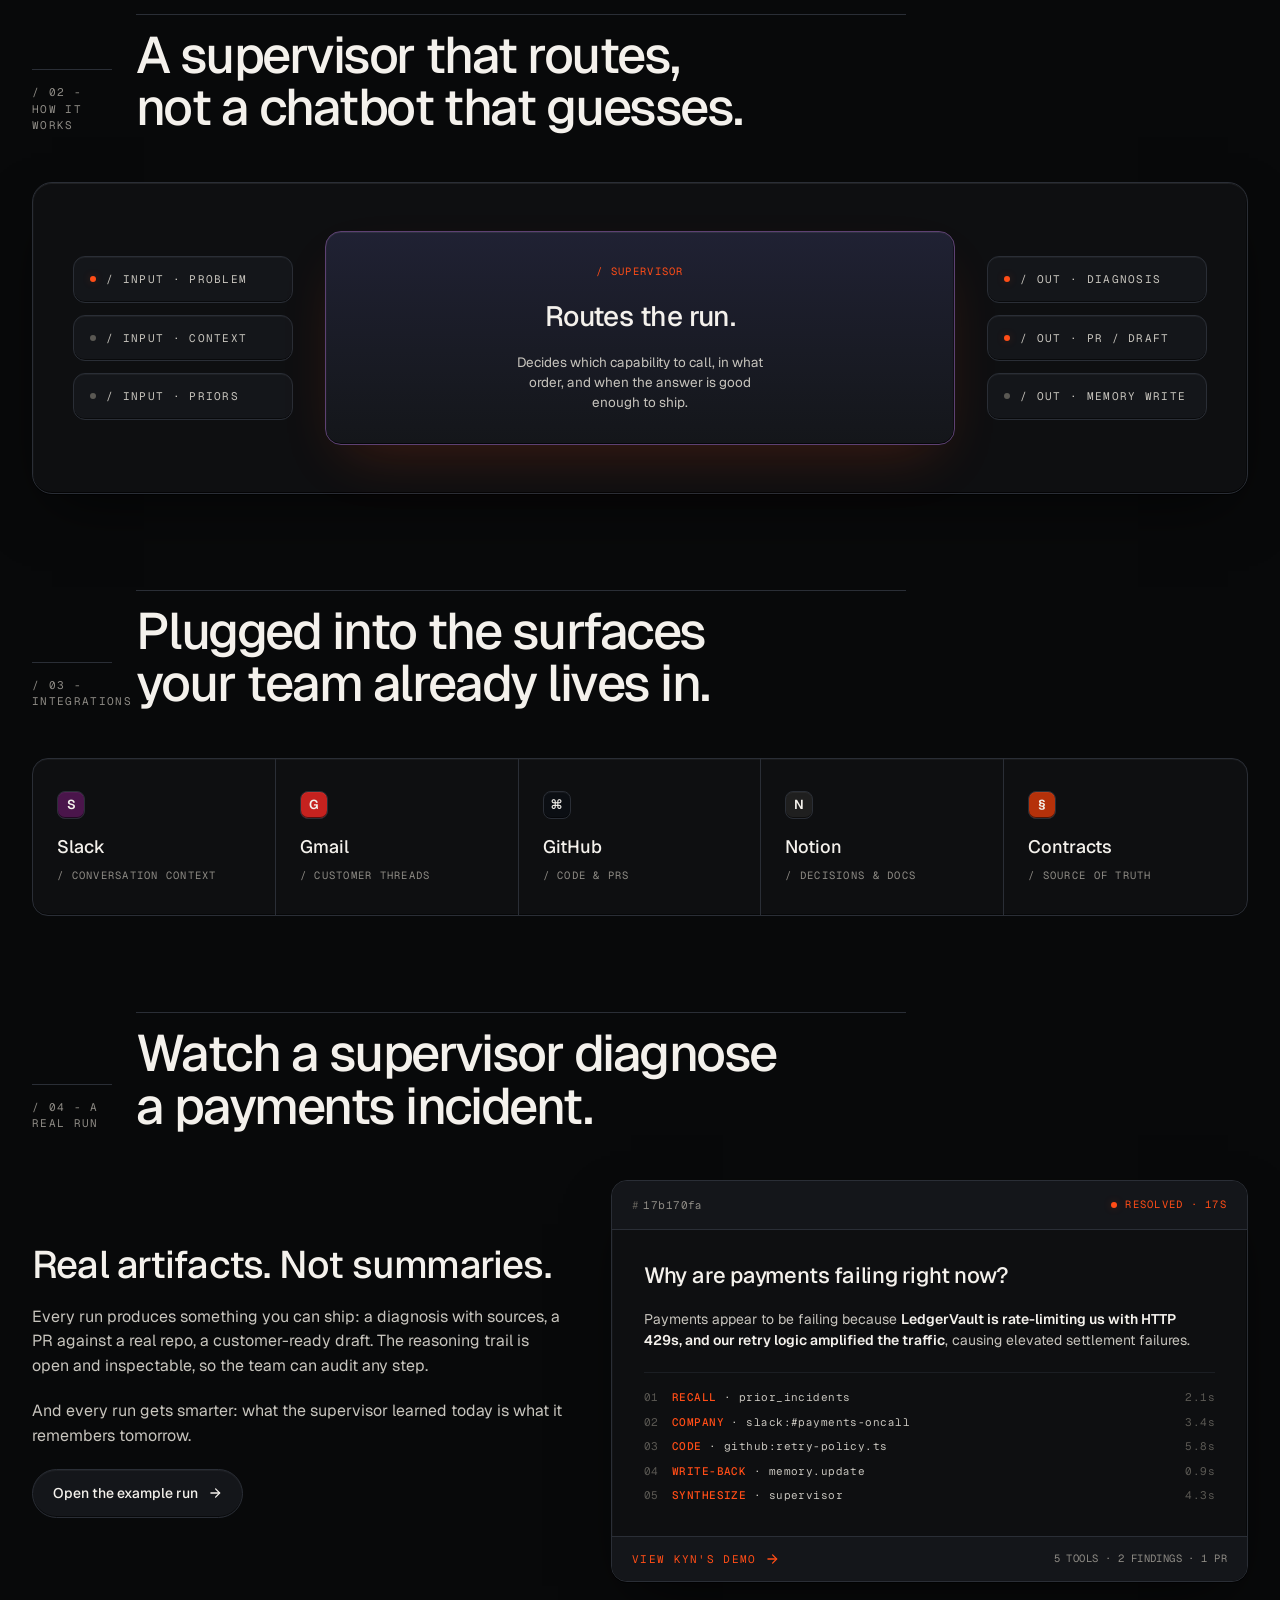
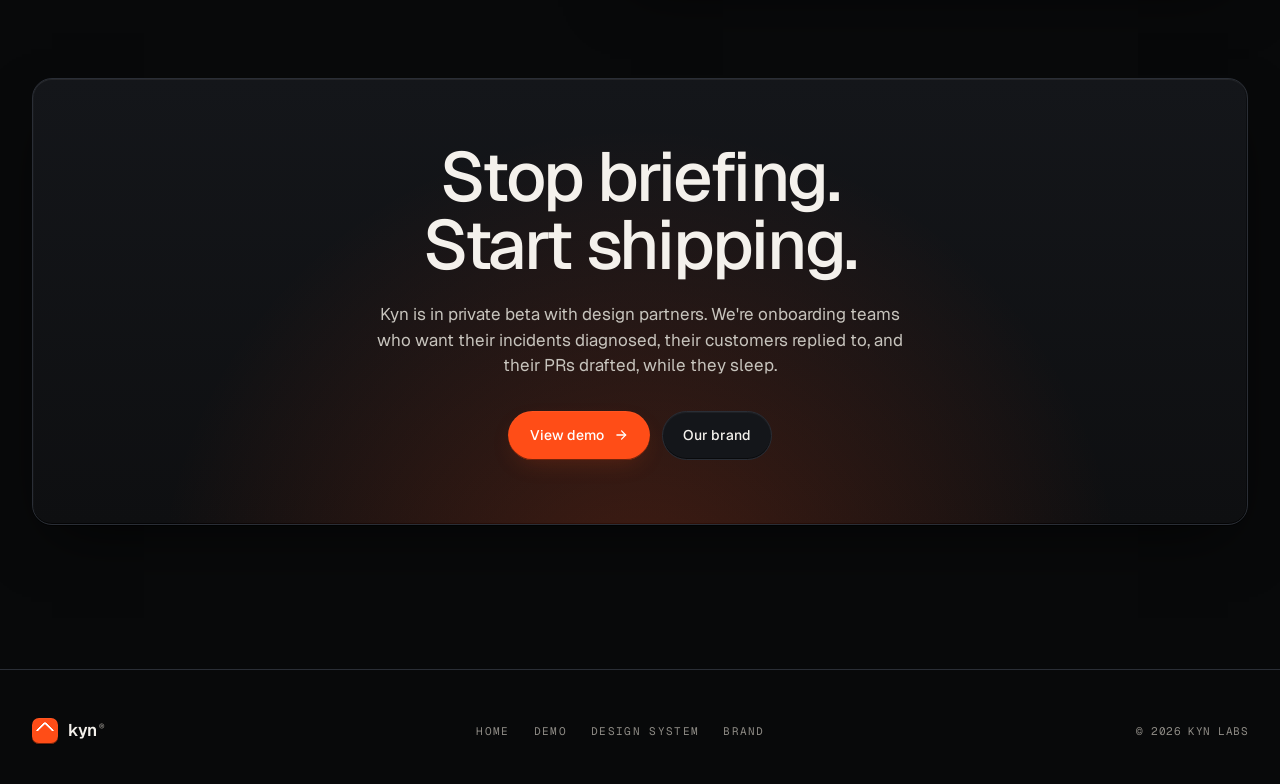
==== commit b2b68e8f: "Home hero: change second CTA to "Design system" -> /design-system Co-Authored-By: Claude Opus 4.8 <n" ====
--- a/index.html
+++ b/index.html
@@ -341,7 +341,7 @@
       <p class="hero-sub">An autonomous engineer that lives inside your company's data. It diagnoses incidents, ships fixes, and writes the customer back, in minutes.</p>
       <div class="hero-ctas">
         <a class="btn-cta-primary" href="/run">View demo <svg class="arrow" viewBox="0 0 24 24" fill="none" stroke="currentColor" stroke-width="2.2" stroke-linecap="round"><path d="M5 12h14"/><path d="m13 5 7 7-7 7"/></svg></a>
-        <a class="btn-cta-ghost" href="/brand">Our brand</a>
+        <a class="btn-cta-ghost" href="/design-system">Design system</a>
       </div>
     </div>
     <div class="hero-meta">
